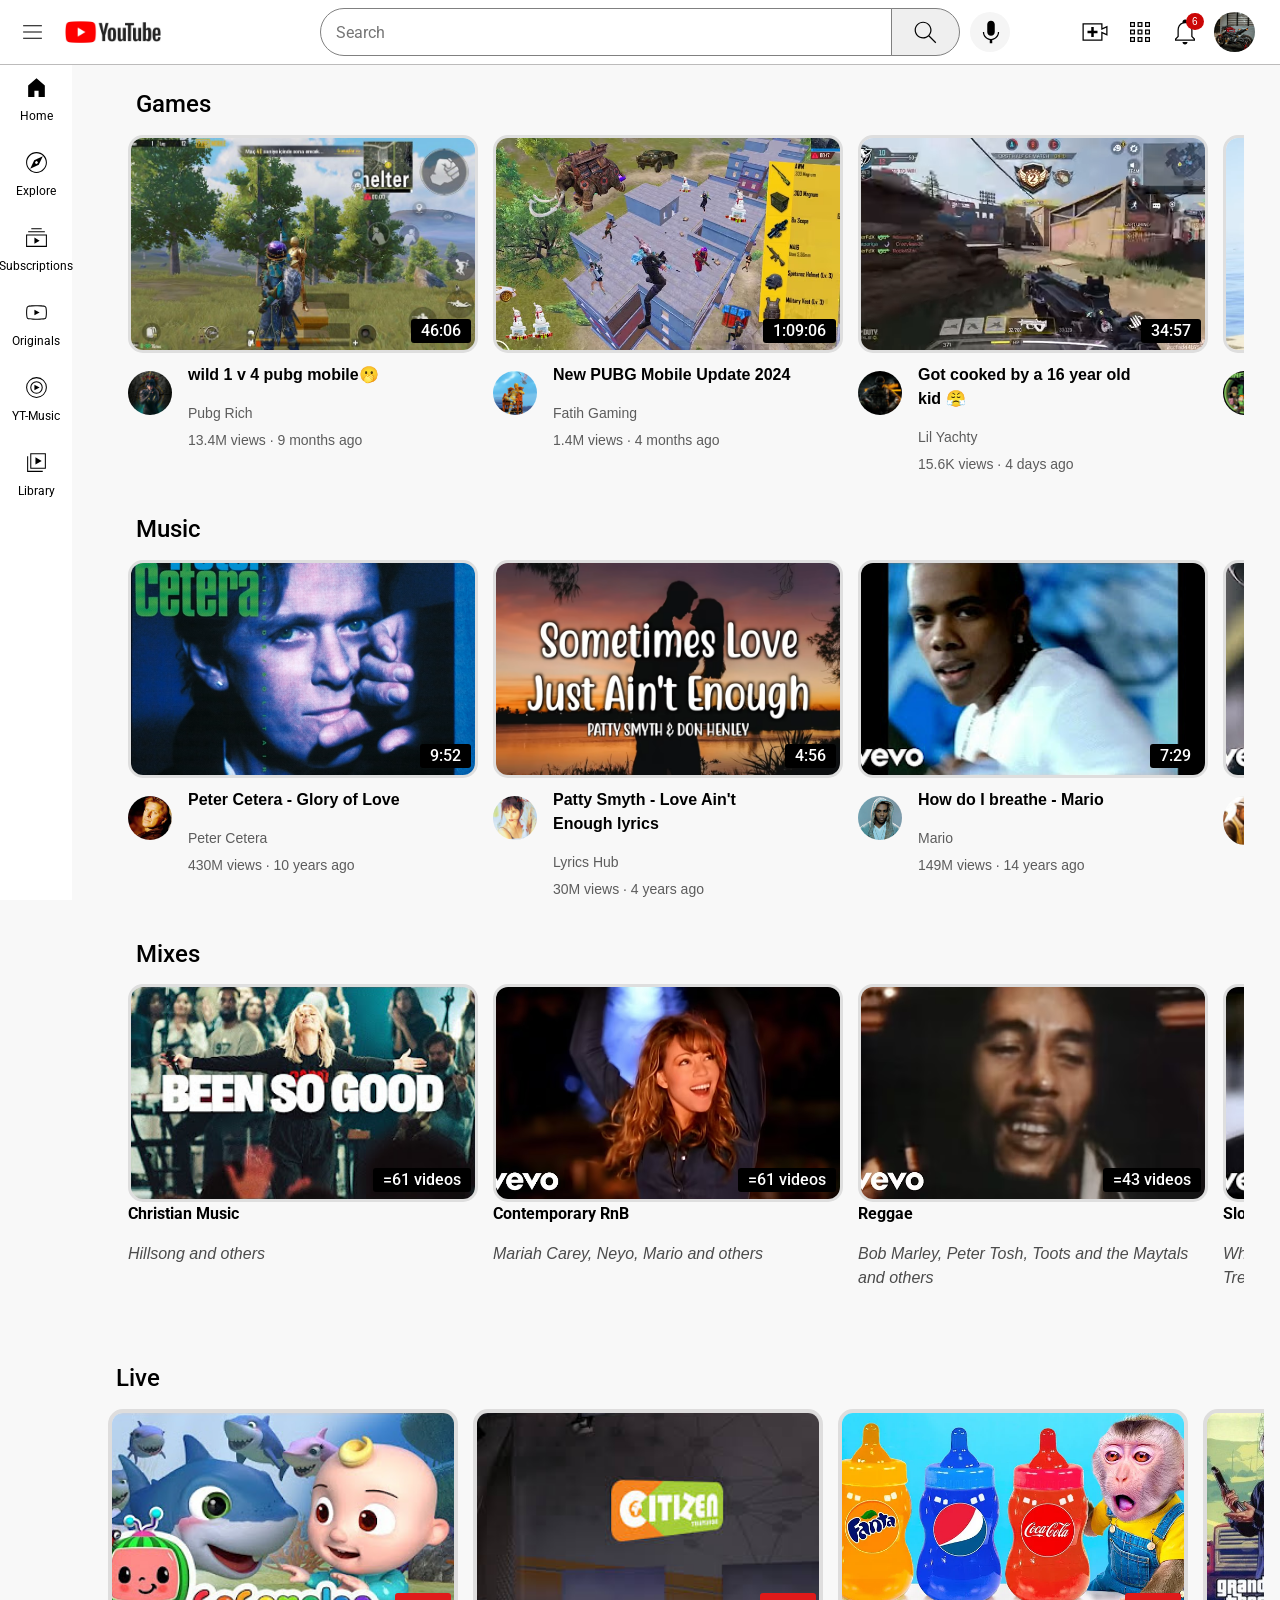
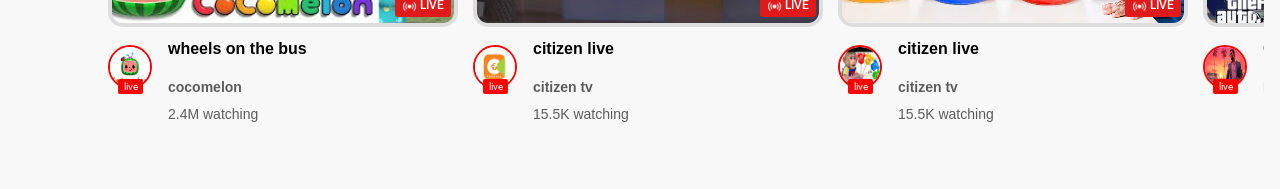
==== HTML/explore.html @ 11490d47 "added the live icon" ====
<!DOCTYPE html>
<html lang="en">

<head>
    <meta charset="UTF-8" />
    <meta name="viewport" content="width=device-width, initial-scale=1.0" />
    <link rel="shortcut icon" href="/IMAGES/icons/youtube-logo-featured.avif" type="image/x-icon" />
    <link rel="stylesheet" href="/BOOTSTRAP/bootstrap-5.3.3-dist/css/bootstrap.css" />
    <link rel="stylesheet" href="/CSS/youtube.css">
    <link rel="stylesheet" href="/CSS/explore.css">
    <link
        href="https://fonts.googleapis.com/css2?family=Roboto+Condensed:ital,wght@0,100..900;1,100..900&family=Roboto+Slab:wght@100..900&family=Roboto:ital,wght@0,100;0,300;0,400;0,500;0,700;0,900;1,100;1,300;1,400;1,500;1,700;1,900&display=swap"
        rel="stylesheet">
    <!-- <script src="/BOOTSTRAP/bootstrap-5.3.3-dist/js/bootstrap.js"></script> -->
    <title>YOUTUBE CLONE</title>
</head>

<body class="me-3 ms-2">
    <header class="header">
        <div class="sectionA">
            <img class="hamburger-menu" src="/IMAGES/icons/hamburger-menu.svg" alt="" />
            <img class="youtube-logo" src="/IMAGES/icons/Youtube-logo.jpg" alt="" />
        </div>

        <div class="sectionB">
            <input type="text" class="search-bar" placeholder="Search" />
            <button class="search-btn">
                <img class="search" src="/IMAGES/icons/search.svg" alt="">
                <div class="tooltips">search</div>
            </button>
            <button class="voice-btn">
                <img class="voice-search-icon" src="/IMAGES/icons/voice-search-icon.svg" alt="" />
                <div class="tooltips">search with your voice</div>
            </button>
        </div>

        <div class="sectionC">
            <div class="uploads">
                <img class="upload" src="/IMAGES/icons/upload.svg" alt="" />
                <div class="tooltips">Create</div>
            </div>

            <div class="apps">
                <img class="yt-apps" src="/IMAGES/icons/youtube-apps.svg" alt="" />
                <div class="tooltips">youtube apps</div>
            </div>

            <div class="notification-container">
                <img class="notifications" src="/IMAGES/icons/notifications.svg " alt="" />
                <p class="notification-count">6</p>
                <div class="tooltips">notifications</div>

            </div>
            <img class="profilepic" src="/IMAGES/Channel/56b1f63deb65a2d23d7a40810b85d8af - Copy.jpg" alt="" />
        </div>
    </header>

    <nav class="side-bar">
        <a href="./youtube.html" class="side-link">
            <div class="sidebar-icons">
                <img class="home" src="/IMAGES/icons/home.svg" alt="" />
                <div class="icon-text">Home</div>
            </div>
        </a>

        <a href="#" class="side-link">
            <div class="sidebar-icons">
                <img class="explore" src="/IMAGES/icons/explore.svg" alt="" />
                <div class="icon-text">Explore</div>
            </div>
        </a>


        <div class="sidebar-icons">
            <img class="subscriptions" src="/IMAGES/icons/subscriptions.svg" alt="" />
            <div class="icon-text">Subscriptions</div>
        </div>

        <div class="sidebar-icons">
            <img class="originals" src="/IMAGES/icons/originals.svg" alt="" />
            <div class="icon-text">Originals</div>
        </div>

        <div class="sidebar-icons">
            <img class="youtube-music" src="/IMAGES/icons/youtube-music.svg" alt="" />
            <div class="icon-text">YT-Music</div>
        </div>

        <div class="sidebar-icons">
            <img class="library" src="/IMAGES/icons/library.svg" alt="" />
            <div class="icon-text">Library</div>
        </div>
    </nav>
    <main>
        <div class="container">
            <h4 class="section-header ms-2 mb-3" fw-bolder">Games</h4>
            <div class="games">
                <div class="video-preview">
                    <div class="video-thumbnail">
                        <img class="thumbnails" src="/IMAGES/games/PUBG _winner winner chicken dinner.jpg" alt="" />
                        <div class="video-time">46:06</div>
                    </div>
                    <div class="video-info-grid">
                        <div class="profile-pic">
                            <img src="/IMAGES/games/pubg rich.jpg" alt="" />
                        </div>

                        <div class="video-info">
                            <p class="video-title">
                                wild 1 v 4 pubg mobile🫢
                            </p>
                            <p class="video-author">Pubg Rich</p>
                            <p class="video-status">13.4M views · 9 months ago</p>
                        </div>
                    </div>
                </div>
                <div class="video-preview">
                    <div class="video-thumbnail">
                        <img class="thumbnails" src="/IMAGES/games/fatih.avif" alt="" />
                        <div class="video-time">1:09:06</div>
                    </div>
                    <div class="video-info-grid">
                        <div class="profile-pic">
                            <img src="/IMAGES/games/fatih dp.jpg" alt="" />
                        </div>

                        <div class="video-info">
                            <p class="video-title">
                                New PUBG Mobile Update 2024
                            </p>
                            <p class="video-author">Fatih Gaming</p>
                            <p class="video-status">1.4M views · 4 months ago</p>
                        </div>
                    </div>
                </div>
                <div class="video-preview">
                    <div class="video-thumbnail">
                        <img class="thumbnails" src="/IMAGES/games/callofduty.png" alt="" />
                        <div class="video-time">34:57</div>
                    </div>
                    <div class="video-info-grid">
                        <div class="profile-pic">
                            <img src="/IMAGES/games/black ops.jpg" alt="" />
                        </div>

                        <div class="video-info">
                            <p class="video-title">
                                Got cooked by a 16 year old kid &#128548;
                            </p>
                            <p class="video-author">Lil Yachty</p>
                            <p class="video-status">15.6K views · 4 days ago</p>
                        </div>
                    </div>
                </div>
                <div class="video-preview">
                    <div class="video-thumbnail">
                        <img class="thumbnails" src="/IMAGES/games/minecraft.png" alt="" />
                        <div class="video-time">1:37:43</div>
                    </div>
                    <div class="video-info-grid">
                        <div class="profile-pic">
                            <img src="/IMAGES/games/minedp.jpg" alt="" />
                        </div>

                        <div class="video-info">
                            <p class="video-title">
                                Building my dream house in Minecraft
                            </p>
                            <p class="video-author">Minecraft Master</p>
                            <p class="video-status">3.1M views · 1 year ago</p>
                        </div>
                    </div>
                </div>
                <div class="video-preview">
                    <div class="video-thumbnail">
                        <img class="thumbnails" src="/IMAGES/games/statevsmobile.png" alt="" />
                        <div class="video-time">9:43</div>
                    </div>
                    <div class="video-info-grid">
                        <div class="profile-pic">
                            <img src="/IMAGES/games/state. خلفيات ببج" alt="" />
                        </div>

                        <div class="video-info">
                            <p class="video-title">
                                PUBG Mobile vs New State
                            </p>
                            <p class="video-author">Finest</p>
                            <p class="video-status">2.4M views · 2 years ago</p>
                        </div>
                    </div>
                </div>
            </div>
            <h4 class="section-header ms-2 mb-3" fw-bolder">Music</h4>
            <div class="music">
                <div class="video-preview">
                    <div class="video-thumbnail">
                        <img class="thumbnails" src="/IMAGES/music/glory of love.png" alt="" />
                        <div class="video-time">9:52</div>
                    </div>
                    <div class="video-info-grid">
                        <div class="profile-pic">
                            <img src="/IMAGES/music/Peter Cetera.jpg" alt="" />
                        </div>

                        <div class="video-info">
                            <p class="video-title">
                                Peter Cetera - Glory of Love
                            </p>
                            <p class="video-author"> Peter Cetera</p>
                            <p class="video-status">430M views · 10 years ago</p>
                        </div>
                    </div>
                </div>
                <div class="video-preview">
                    <div class="video-thumbnail">
                        <img class="thumbnails" src="/IMAGES/music/loveaintenough.png" alt="" />
                        <div class="video-time">4:56</div>
                    </div>
                    <div class="video-info-grid">
                        <div class="profile-pic">
                            <img src="/IMAGES/music/patty smith.webp" alt="" />
                        </div>

                        <div class="video-info">
                            <p class="video-title">
                                Patty Smyth - Love Ain't Enough lyrics
                            </p>
                            <p class="video-author">Lyrics Hub</p>
                            <p class="video-status">30M views · 4 years ago</p>
                        </div>
                    </div>
                </div>
                <div class="video-preview">
                    <div class="video-thumbnail">
                        <img class="thumbnails" src="/IMAGES/music/howdoibreath.png" alt="" />
                        <div class="video-time">7:29</div>
                    </div>
                    <div class="video-info-grid">
                        <div class="profile-pic">
                            <img src="/IMAGES/music/mario.jpg" alt="" />
                        </div>

                        <div class="video-info">
                            <p class="video-title">
                                How do I breathe - Mario
                            </p>
                            <p class="video-author">Mario</p>
                            <p class="video-status">149M views · 14 years ago</p>
                        </div>
                    </div>
                </div>
                <div class="video-preview">
                    <div class="video-thumbnail">
                        <img class="thumbnails" src="/IMAGES/music/neyosick.jpg" alt="" />
                        <div class="video-time">6:10</div>
                    </div>
                    <div class="video-info-grid">
                        <div class="profile-pic">
                            <img src="/IMAGES/music/Neyo.jpg" alt="" />
                        </div>

                        <div class="video-info">
                            <p class="video-title">
                                Neyo - So Sick
                            </p>
                            <p class="video-author">Neyo</p>
                            <p class="video-status">452M views · 8 years ago</p>
                        </div>
                    </div>
                </div>
                <div class="video-preview">
                    <div class="video-thumbnail">
                        <img class="thumbnails" src="/IMAGES/music/alwaysbemybaby.avif" alt="" />
                        <div class="video-time">5:26</div>
                    </div>
                    <div class="video-info-grid">
                        <div class="profile-pic">
                            <img src="/IMAGES/music/Mariah Carey.jpg" alt="">
                        </div>

                        <div class="video-info">
                            <p class="video-title">
                                Always Be my Baby
                            </p>
                            <p class="video-author">Mariah Carey</p>
                            <p class="video-status">124M views · 9 years ago</p>
                        </div>
                    </div>
                </div>
                <div class="video-preview">
                    <div class="video-thumbnail">
                        <img class="thumbnails" src="/IMAGES/music/angelscry.avif" alt="" />
                        <div class="video-time">7:39</div>
                    </div>
                    <div class="video-info-grid">
                        <div class="profile-pic">
                            <img src="/IMAGES/music/Mariah Carey.jpg" alt="">
                        </div>

                        <div class="video-info">
                            <p class="video-title">
                                Angels Cry ft Neyo
                            </p>
                            <p class="video-author">Mariah Carey</p>
                            <p class="video-status">188M views · 14 years ago</p>
                        </div>
                    </div>
                </div>
                <div class="video-preview">
                    <div class="video-thumbnail">
                        <img class="thumbnails" src="/IMAGES/music/stickwith you.jpg" alt="" />
                        <div class="video-time">7:39</div>
                    </div>
                    <div class="video-info-grid">
                        <div class="profile-pic">
                            <img src="/IMAGES/music/pussycatdolls.jpg" alt="">
                        </div>

                        <div class="video-info">
                            <p class="video-title">
                                Stick with You - The PussyCat Dolls
                            </p>
                            <p class="video-author">PussyCat Dolls</p>
                            <p class="video-status">124M views · 15 years ago</p>
                        </div>
                    </div>
                </div>
            </div>
            <h4 class="section-header ms-2 mb-3" fw-bolder">Mixes</h4>
            <div class="mixes">
                <div class="video-preview">
                    <div class="video-thumbnail">
                        <img class="thumbnails" src="/IMAGES/music/sogood.jpg" alt="" />
                        <div class="video-time">=61 videos</div>
                    </div>
                    <div class="mix-info-grid">
                        <div class="mix-info">
                            <p class="mix-title fw-bold">
                                Christian Music
                            </p>
                            <p class="mix-artist">Hillsong and others</p>
                        </div>
                    </div>
                </div>
                <div class="video-preview">
                    <div class="video-thumbnail">
                        <img class="thumbnails" src="/IMAGES/music/alwaysbemybaby.avif" alt="" />
                        <div class="video-time">=61 videos</div>
                    </div>
                    <div class="mix-info-grid">
                        <div class="mix-info">
                            <p class="mix-title fw-bold">
                                Contemporary RnB
                            </p>
                            <p class="mix-artist">Mariah Carey, Neyo, Mario and others</p>
                        </div>
                    </div>
                </div>
                <div class="video-preview">
                    <div class="video-thumbnail">
                        <img class="thumbnails" src="/IMAGES/music/reggae.avif" alt="" />
                        <div class="video-time">=43 videos</div>
                    </div>
                    <div class="mix-info-grid">
                        <div class="mix-info">
                            <p class="mix-title fw-bold">
                                Reggae
                            </p>
                            <p class="mix-artist">Bob Marley, Peter Tosh, Toots and the Maytals and others</p>
                        </div>
                    </div>
                </div>
                <div class="video-preview">
                    <div class="video-thumbnail">
                        <img class="thumbnails" src="/IMAGES/music/slowjams.jpg" alt="" />
                        <div class="video-time">=143 videos</div>
                    </div>
                    <div class="mix-info-grid">
                        <div class="mix-info">
                            <p class="mix-title fw-bold">
                                Slow Jams
                            </p>
                            <p class="mix-artist">
                                Whitney Houston, Michael Bolton, Celin Dion, Trey Songz and others
                            </p>
                        </div>
                    </div>
                </div>
                <div class="video-preview">
                    <div class="video-thumbnail">
                        <img class="thumbnails" src="/IMAGES/mixes/mugithi.png" alt="" />
                        <div class="video-time">=71 videos</div>
                    </div>
                    <div class="mix-info-grid">
                        <div class="mix-info">
                            <p class="mix-title fw-bold">
                                mugithi
                            </p>
                            <p class="mix-artist">
                                samidoh, jose gatutura, De Matthew, and others
                            </p>
                        </div>
                    </div>
                </div>
            </div>
                        
        </div>
            <h4 class="section-header ms-2 mb-3" fw-bolder">Live</h4>
            <div class="live">
                <div class="video-preview">
                    <div class="video-thumbnail">
                        <img class="live-thumbnails" src="/IMAGES/live/cocomelon.jpg" alt="" />
                        <div class="live-status">
                            <img src="/IMAGES/live/live-icon.png" alt="" class="live-icon">
                            LIVE
                        </div>
                    </div>
                    <div class="video-info-grid">
                        <div class="profile-pic dpimg">
                            <img src="/IMAGES/live/cocomelondp.jpg" alt="" />
                            <div class="live-text">live</div>
                        </div>

                        <div class="video-info">
                            <p class="video-title">
                                wheels on the bus
                            </p>
                            <p class="video-author fw-bold">cocomelon</p>
                            <p class="video-status">2.4M watching</p>
                        </div>
                    </div>
                </div>
                <div class="video-preview">
                    <div class="video-thumbnail">
                        <img class="live-thumbnails" src="/IMAGES/live/citizen.jpg" alt="" />
                        <div class="live-status">
                            <img src="/IMAGES/live/live-icon.png" alt="" class="live-icon">
                            LIVE
                        </div>
                    </div>
                    <div class="video-info-grid">
                        <div class="profile-pic dpimg">
                            <img src="/IMAGES/live/Citizen-TV-Logos.jpg" alt="">
                            <div class="live-text">live</div>
                        </div>

                        <div class="video-info">
                            <p class="video-title">
                                citizen live
                            </p>
                            <p class="video-author fw-bold">citizen tv</p>
                            <p class="video-status">15.5K watching</p>
                        </div>
                    </div>
                </div>
                <div class="video-preview">
                    <div class="video-thumbnail">
                        <img class="live-thumbnails" src="/IMAGES/live/smartbibi.webp" alt="" />
                        <div class="live-status">
                            <img src="/IMAGES/live/live-icon.png" alt="" class="live-icon">
                            LIVE
                        </div>
                    </div>
                    <div class="video-info-grid">
                        <div class="profile-pic dpimg">
                            <img src="/IMAGES/live/smatbibidp.jpg" alt="">
                            <div class="live-text">live</div>
                        </div>

                        <div class="video-info">
                            <p class="video-title">
                                citizen live
                            </p>
                            <p class="video-author fw-bold">citizen tv</p>
                            <p class="video-status">15.5K watching</p>
                        </div>
                    </div>
                </div>
                <div class="video-preview">
                    <div class="video-thumbnail">
                        <img class="live-thumbnails" src="/IMAGES/live/gta 5.jpg" alt="">
                        <div class="live-status">
                            <img src="/IMAGES/live/live-icon.png" alt="" class="live-icon">
                            LIVE
                        </div>
                    </div>
                    <div class="video-info-grid">
                        <div class="profile-pic dpimg">
                            <img src="/IMAGES/live/gtadp.jpg" alt="">
                            <div class="live-text">live</div>
                        </div>

                        <div class="video-info">
                            <p class="video-title">
                                GTA v live
                            </p>
                            <p class="video-author fw-bold">Kenny Woods</p>
                            <p class="video-status">15.5K watching</p>
                        </div>
                    </div>
                </div>
            </div>

        </div>
    </main>
</body>

</html>
---- CSS/youtube.css ----
.thumbnails{
    width: 350px;
    height: 218px;
    object-fit: cover;
    border-radius: 15px;
    border: 3px solid rgb(222, 222, 222);

}

body{
    font-family: Roboto, Arial;
    padding-top: 90px;
    padding-left: 100px;
    background-color: rgb(248, 248, 248);
    color: black;

}

.search-bar {
    height: 48px;
    flex: 1;
    border-radius: 2px;
    border: 1px solid grey;
    border-radius: 2rem;
    padding-left: 15px;
}

.video-title {
    font-family: Arial, Helvetica, sans-serif;
    text-align: start;
    font-weight: 700;
    margin-top: 10px;

} 

.video-author,
.video-status {
    font-family: Arial, Helvetica, sans-serif;
    font-size: 14px;
    color: rgb(92, 92, 92);
    margin-top: 0;
    margin-bottom: 0;
}

.video-status {
    margin-top: 6px;
}

.video-thumbnail{
    width: 100%;
    position: relative;
    
}

.video-time{
    position: absolute;
    background-color: black;
    color: white;
    padding-left: 10px;
    padding-right: 10px;
    border-radius: 3px;
    right: 7px;
    bottom: 10px;
    font-weight: 500;
}

.video-info-grid {
    display: grid;
    grid-template-columns: 45px 1fr;
}

.profile-pic {
    width: 44px;
    height: 44px;
    vertical-align: top;
    margin-right: 15px;
    
}

.theme-icon{
    width: 100%;
    transform: rotate(35deg);
    height: 50px;
    vertical-align: top;
    margin-right: 10px;
}
.profile-pic img {
    width: 100%;
    margin-top: 18px;
    border-radius: 50%;
}

.side-link{
    text-decoration: none;
    color: initial;
}

.video-info{
    display: inline-block;
    width: 240px;
    margin-left: 15px;
}
.grid-container {
    display: grid;
    grid-template-columns: 1fr 1fr 1fr;
    column-gap: 16px;
    row-gap: 20px;
}


.header{
    height: 65px;
    display: flex;
    flex-direction: row;
    justify-content: space-between;
    position: fixed;
    background-color: white;
    border-bottom: 1px solid rgb(188, 187, 187);
    top: 0;
    left: 0;
    right: 0;
    z-index: 1;
}

.sectionA{
    display: flex;
    width: 200px;
    align-items: center;
    vertical-align: top;
    margin-right: 70px;
} 

.sectionB{
    margin-left: 50px;
    display: flex;
    flex-direction: row;
    flex: 1;
    align-items: center;
    margin-right: 70px;
    

}

.sectionC{
    width: 200px; 
    display: flex;
    flex-direction: row;
    align-items: center;
    justify-content: space-between;
    padding-right: 25px;
    flex-shrink: 0;

}

.hamburger-menu{
    height: 25px;
    margin-left:20px;
}
.youtube-logo{
    height: 60px;
    margin-left: 20px;
}

.search-btn{
    height: 48px;
    width: 69px;
    border: 1px solid grey;
    margin-left: -25px;
    border-radius: 0 2rem 2rem 0;

}

.tooltips{
    position: absolute;
    padding: 9px 11px;
    background-color: rgb(130, 130, 130);
    border-radius: 3px;
    color: white;
    text-align: center;
    top: 60px;
    opacity: 0;
    font-size: 12px;
    white-space: nowrap;
    pointer-events: none;
}

.search-btn:hover .tooltips,
.voice-btn:hover .tooltips,
.uploads:hover .tooltips,
.apps:hover .tooltips,
.theme:hover .tooltips,
.notification-container:hover .tooltips{
    opacity: 1;
}

.theme-tooltip{
    white-space: normal;
}
.search{
    height: 29px;
    
}

.search-btn,
.voice-btn{
    position: relative;
}

.voice-search-icon{
    height: 30px;
    
}

.voice-btn{
    height: 40px;
    width: 40px;
    border-width: 0;
    border-radius: 50%;
    margin-left: 10px;
    background-color: rgb(245, 245, 245);
}

.upload{
    height: 30px;

}

.yt-apps{
    height: 30px;

}

.notifications{
    height: 100%;

}

.notification-container{
    height: 30px;
    position: relative;
}

.notification-count{
    position: absolute;
    top: -4px;
    right: -4px;
    background-color: rgb(203, 6, 6);
    color: white;
    font-family: Arial, Helvetica, sans-serif;
    padding: 1px 6px 1px  6px;
    font-size: 10px;
    border-radius: 50%;
}

.profilepic{
    height: 40px;
    width: auto;
    border-radius: 50%;
}

.home, .library, .youtube-music, .explore, .subscriptions, .originals{
    width: 35px;
    height: 25px;
}

.side-bar{
    display: flex;
    flex-direction: column;
    width: 72px;
    position: fixed;
    bottom: 0;
    left: 0;
    top: 65px;
    background-color: rgb(255, 255, 255);
    z-index: 1;
}

.sidebar-icons{
    height: 70px;
    display: flex;
    flex-direction: column;
    justify-content: center;
    align-items: center;
    margin-bottom: 5px;
}

.sidebar-icons:hover{
    background-color: rgb(237, 237, 237);

}

.icon-text{
    font-size: 12px;
    margin-top: 7px;

}

@media (max-width: 57rem){

    .grid-container{
        grid-template-columns: 1fr 1fr;
    }
    
}

@media (max-width: 37.5rem){
    .grid-container{
        grid-template-columns: 1fr;
    }
}
---- CSS/explore.css ----
.section-header{
    color: initial;
}
.games,
.music,
.mixes,
.live{
    height: 350px;
    margin-bottom: 30px;
    display: flex;
    flex-direction: row;
    overflow-x: scroll;
    overflow-y: hidden;
}

.mix-artist{
    font-style: italic;
    font-family: Arial, Helvetica, sans-serif;
    font-size: 16px;
    color: rgb(75, 75, 75);
    margin-top: 0;
    margin-bottom: 0;
}
.video-title {
    font-family: Arial, Helvetica, sans-serif;
    text-align: start;
    font-weight: 700;
    margin-top: 10px;

} 
.video-info-grid {
    display: grid;
    grid-template-columns: 45px 1fr;
}

.live-thumbnails{
    width: 350px;
    height: 218px;
    object-fit: cover;
    border-radius: 15px;
    border: 4px solid rgb(222, 221, 221);

}

.live-status{
    position: absolute;
    background-color: rgb(224, 26, 26);
    color: white;
    text-wrap: nowrap;
    border-radius: 3px;
    right: 7px;
    bottom: 10px;
    font-weight: 500;
    font-size: 12px;
    padding-left: 7px;
    padding-right: 7px;
    padding-top: 3px;
    padding-bottom: 3px;
}

.live-icon{
    height: 15px;
    width: 15px;
}

.dpimg img{
    border: 2px solid red;
    position: relative;
    width: 44px;
    height: 44px;

}
.live-text{
    color: white;
    background-color: red;
    position: relative;
    bottom: 10px;
    font-size: 10px;
    left: 10px;
    border-radius: 2px;
    width: 25px;
    text-align: center;
}

.video-preview{
    margin-right: 15px;
}

.games::-webkit-scrollbar,
.music::-webkit-scrollbar,
.mixes::-webkit-scrollbar,
.live::-webkit-scrollbar{
    display: none
}

.thumbnails{
    width: 350px;
    height: 218px;
}



.video-thumbnail{
    width: 350px;
    position: relative;
    
}
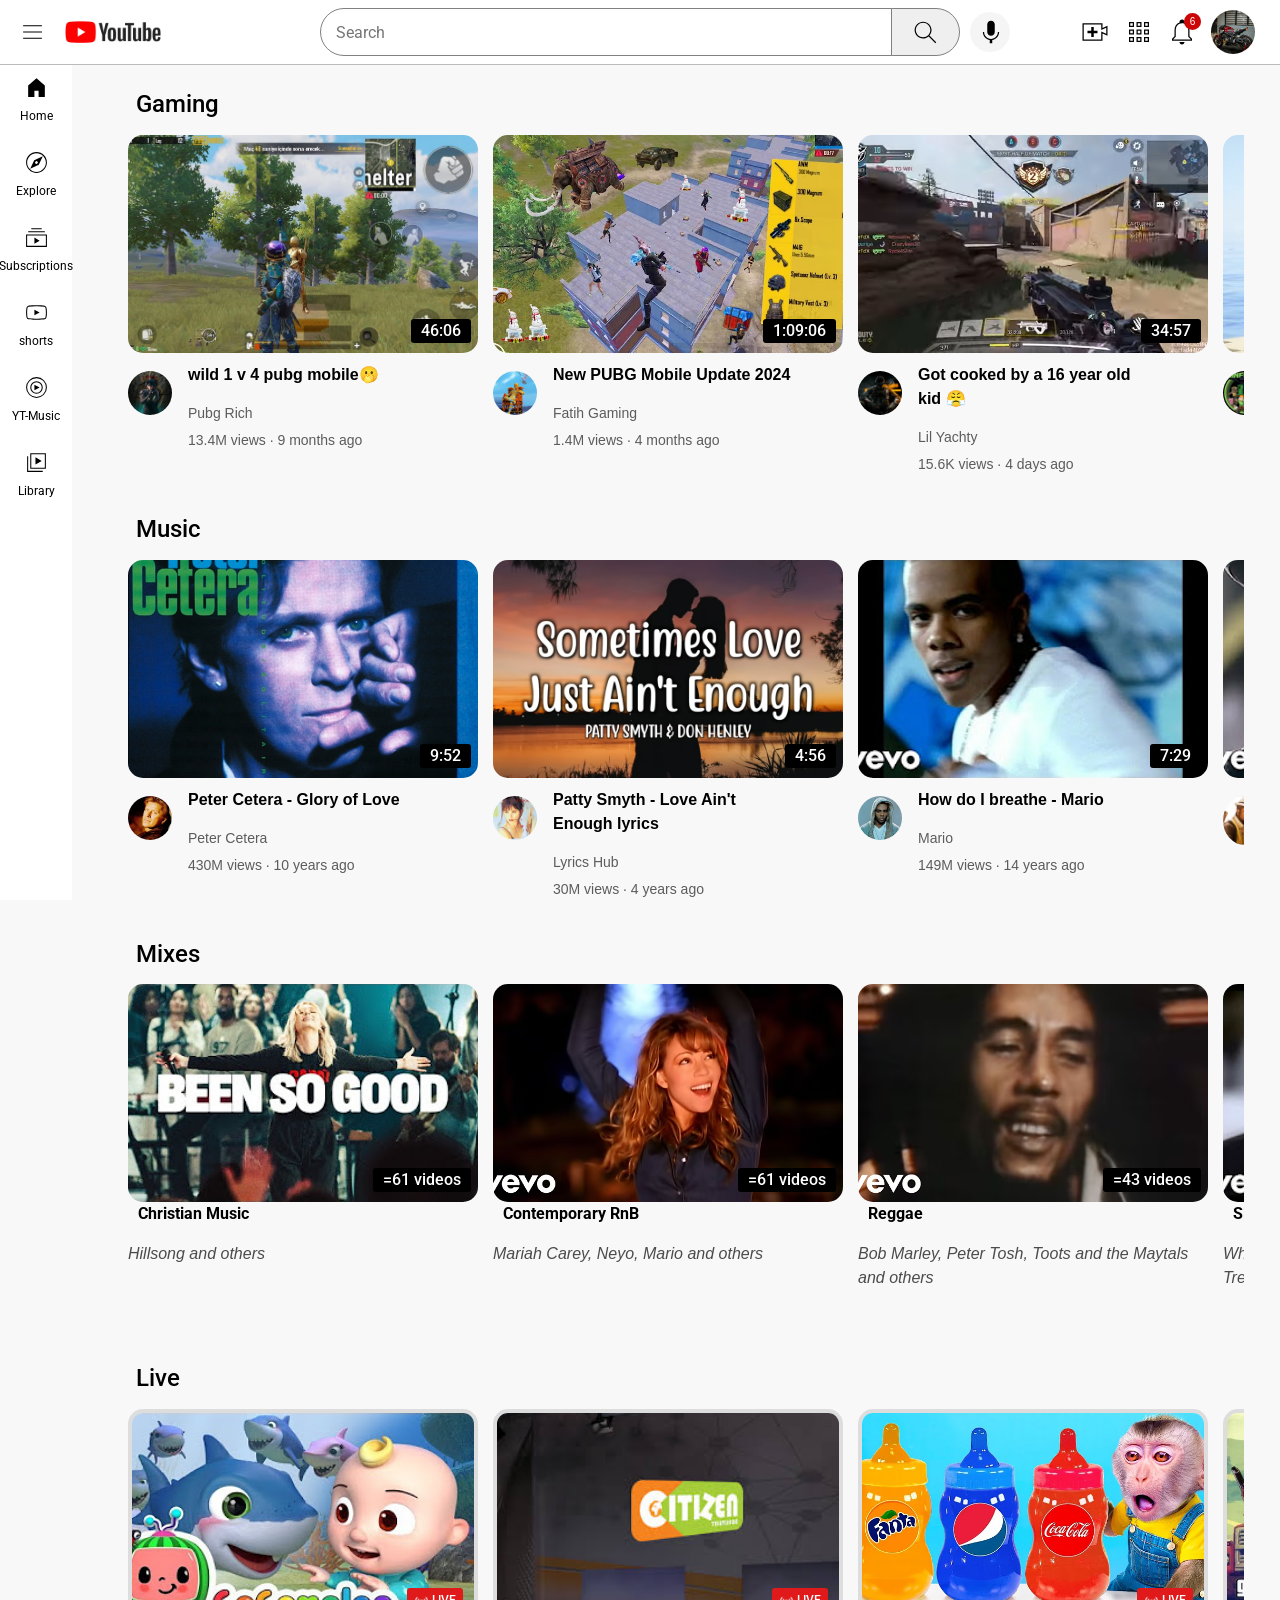
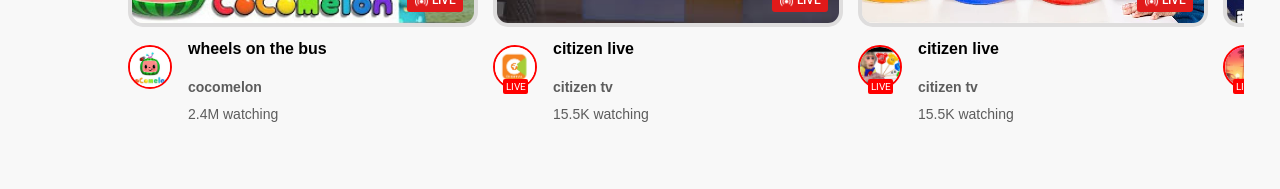
==== commit 3d24ae9a: "added the history, playlist and recommended section" ====
--- a/HTML/explore.html
+++ b/HTML/explore.html
@@ -19,7 +19,9 @@
     <header class="header">
         <div class="sectionA">
             <img class="hamburger-menu" src="/IMAGES/icons/hamburger-menu.svg" alt="" />
-            <img class="youtube-logo" src="/IMAGES/icons/Youtube-logo.jpg" alt="" />
+            <a href="youtube.html">
+                <img class="youtube-logo" src="/IMAGES/icons/Youtube-logo.jpg" alt="" />
+            </a>
         </div>
 
         <div class="sectionB">
@@ -78,7 +80,7 @@
 
         <div class="sidebar-icons">
             <img class="originals" src="/IMAGES/icons/originals.svg" alt="" />
-            <div class="icon-text">Originals</div>
+            <div class="icon-text">shorts</div>
         </div>
 
         <div class="sidebar-icons">
@@ -86,14 +88,16 @@
             <div class="icon-text">YT-Music</div>
         </div>
 
-        <div class="sidebar-icons">
-            <img class="library" src="/IMAGES/icons/library.svg" alt="" />
-            <div class="icon-text">Library</div>
-        </div>
+        <a href="library.html" class="side-link">
+            <div class="sidebar-icons">
+                <img class="library" src="/IMAGES/icons/library.svg" alt="" />
+                <div class="icon-text">Library</div>
+            </div>
+        </a>
     </nav>
     <main>
         <div class="container">
-            <h4 class="section-header ms-2 mb-3" fw-bolder">Games</h4>
+            <h4 class="section-header ms-2 mb-3" fw-bolder">Gaming</h4>
             <div class="games">
                 <div class="video-preview">
                     <div class="video-thumbnail">
@@ -404,8 +408,7 @@
                     </div>
                 </div>
             </div>
-                        
-        </div>
+
             <h4 class="section-header ms-2 mb-3" fw-bolder">Live</h4>
             <div class="live">
                 <div class="video-preview">
@@ -419,7 +422,7 @@
                     <div class="video-info-grid">
                         <div class="profile-pic dpimg">
                             <img src="/IMAGES/live/cocomelondp.jpg" alt="" />
-                            <div class="live-text">live</div>
+                            <div class="live-text"></div>
                         </div>
 
                         <div class="video-info">
@@ -442,7 +445,7 @@
                     <div class="video-info-grid">
                         <div class="profile-pic dpimg">
                             <img src="/IMAGES/live/Citizen-TV-Logos.jpg" alt="">
-                            <div class="live-text">live</div>
+                            <div class="live-text">LIVE</div>
                         </div>
 
                         <div class="video-info">
@@ -465,7 +468,7 @@
                     <div class="video-info-grid">
                         <div class="profile-pic dpimg">
                             <img src="/IMAGES/live/smatbibidp.jpg" alt="">
-                            <div class="live-text">live</div>
+                            <div class="live-text">LIVE</div>
                         </div>
 
                         <div class="video-info">
@@ -488,20 +491,42 @@
                     <div class="video-info-grid">
                         <div class="profile-pic dpimg">
                             <img src="/IMAGES/live/gtadp.jpg" alt="">
-                            <div class="live-text">live</div>
-                        </div>
-
-                        <div class="video-info">
-                            <p class="video-title">
-                                GTA v live
+                            <div class="live-text">LIVE</div>
+                        </div>
+
+                        <div class="video-info">
+                            <p class="video-title">
+                                GTA V live
                             </p>
                             <p class="video-author fw-bold">Kenny Woods</p>
                             <p class="video-status">15.5K watching</p>
                         </div>
                     </div>
                 </div>
-            </div>
-
+                <div class="video-preview">
+                    <div class="video-thumbnail">
+                        <img class="live-thumbnails" src="/IMAGES/live/gachagua.webp" alt="">
+                        <div class="live-status">
+                            <img src="/IMAGES/live/live-icon.png" alt="" class="live-icon">
+                            LIVE
+                        </div>
+                    </div>
+                    <div class="video-info-grid">
+                        <div class="profile-pic dpimg">
+                            <img src="/IMAGES/live/ntvdp.webp" alt="">
+                            <div class="live-text">LIVE</div>
+                        </div>
+
+                        <div class="video-info">
+                            <p class="video-title">
+                                Gachagua's Burial
+                            </p>
+                            <p class="video-author fw-bold">Kenny Woods</p>
+                            <p class="video-status">15.5K watching</p>
+                        </div>
+                    </div>
+                </div>
+            </div>
         </div>
     </main>
 </body>
--- a/CSS/youtube.css
+++ b/CSS/youtube.css
@@ -3,8 +3,7 @@
     height: 218px;
     object-fit: cover;
     border-radius: 15px;
-    border: 3px solid rgb(222, 222, 222);
-
+    z-index: 5;
 }
 
 body{
@@ -253,9 +252,11 @@
 }
 
 .profilepic{
-    height: 40px;
-    width: auto;
+    height: 44px;
+    width: 44px;
     border-radius: 50%;
+    object-fit: cover;
+    object-position: top;
 }
 
 .home, .library, .youtube-music, .explore, .subscriptions, .originals{
--- a/CSS/explore.css
+++ b/CSS/explore.css
@@ -4,13 +4,20 @@
 .games,
 .music,
 .mixes,
-.live{
+.live,
+.history,
+.recommended,
+.playlist{
     height: 350px;
     margin-bottom: 30px;
     display: flex;
     flex-direction: row;
     overflow-x: scroll;
     overflow-y: hidden;
+}
+
+.mix-title{
+    margin-left: 10px;
 }
 
 .mix-artist{
@@ -48,8 +55,8 @@
     color: white;
     text-wrap: nowrap;
     border-radius: 3px;
-    right: 7px;
-    bottom: 10px;
+    right: 15px;
+    bottom: 15px;
     font-weight: 500;
     font-size: 12px;
     padding-left: 7px;
@@ -68,6 +75,7 @@
     position: relative;
     width: 44px;
     height: 44px;
+    object-fit: cover;
 
 }
 .live-text{
@@ -89,7 +97,10 @@
 .games::-webkit-scrollbar,
 .music::-webkit-scrollbar,
 .mixes::-webkit-scrollbar,
-.live::-webkit-scrollbar{
+.live::-webkit-scrollbar,
+.history::-webkit-scrollbar,
+.recommended::-webkit-scrollbar,
+.playlist::-webkit-scrollbar{
     display: none
 }
 
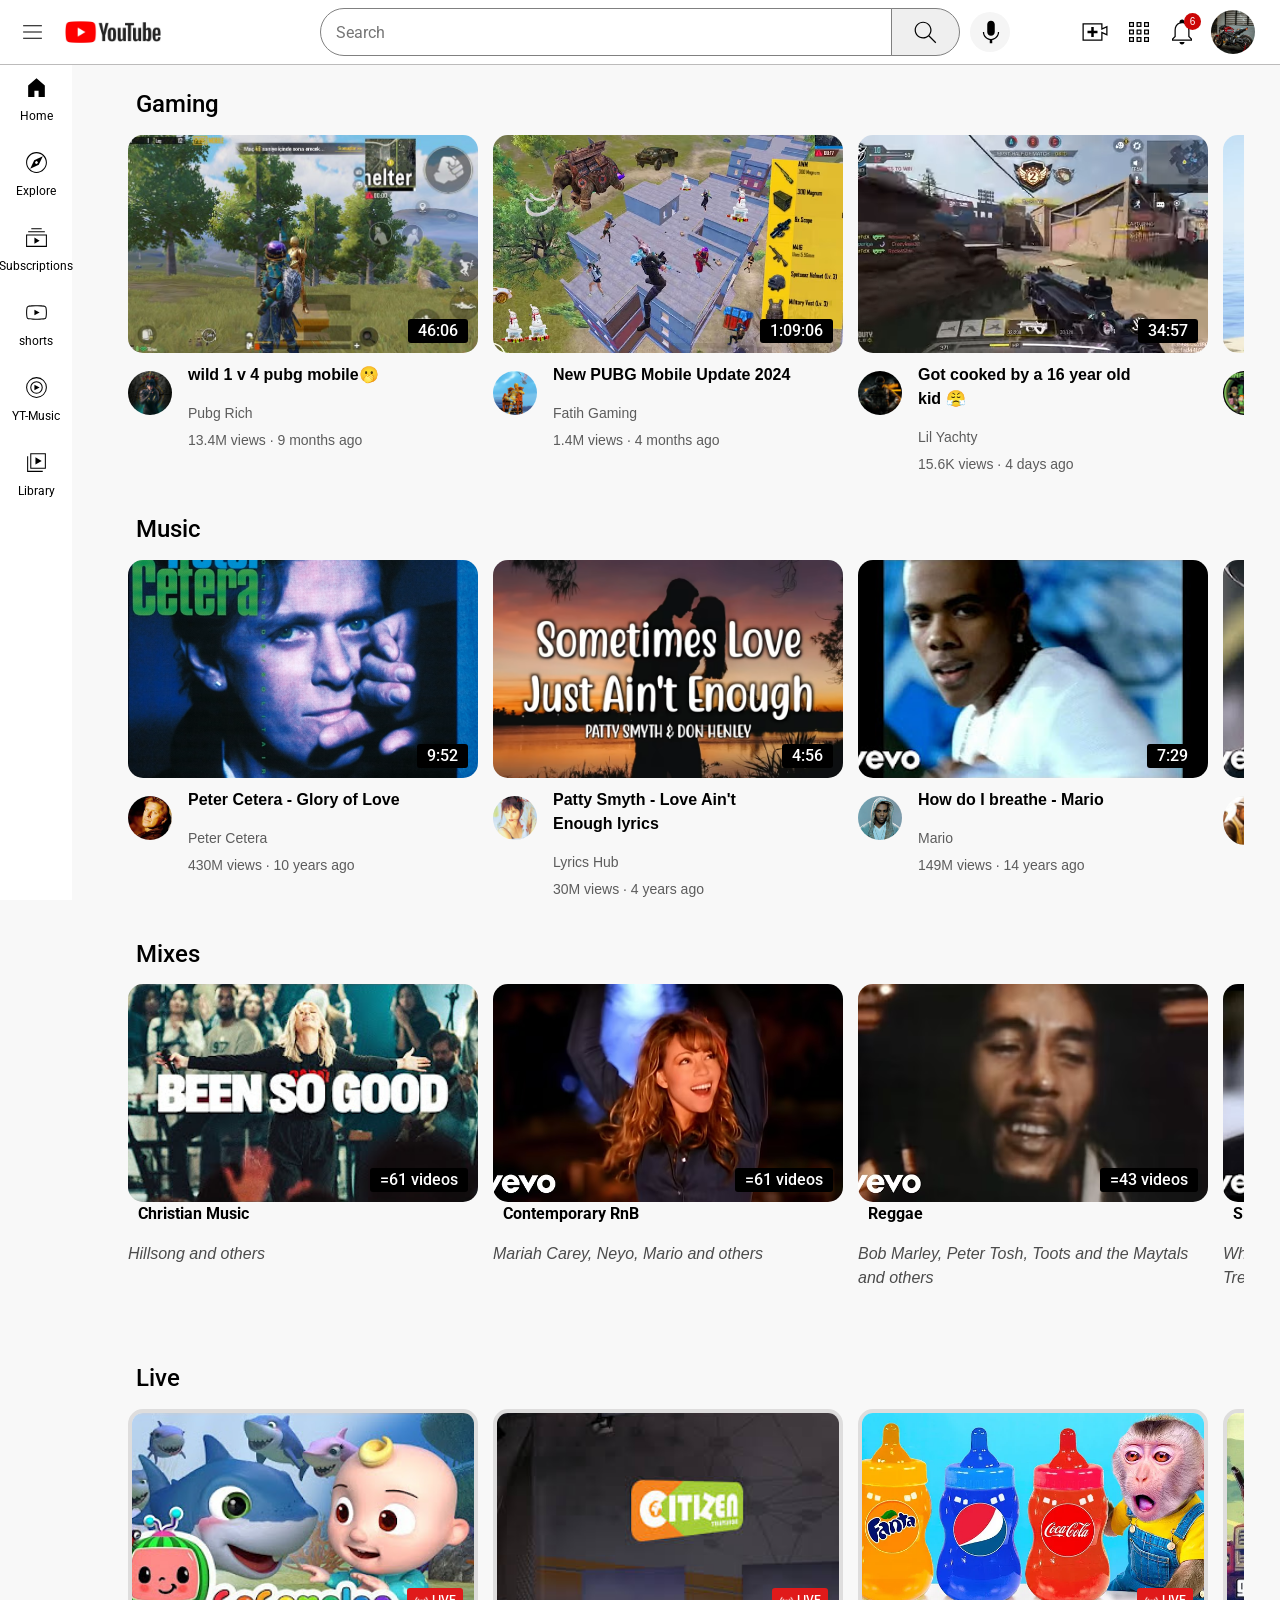
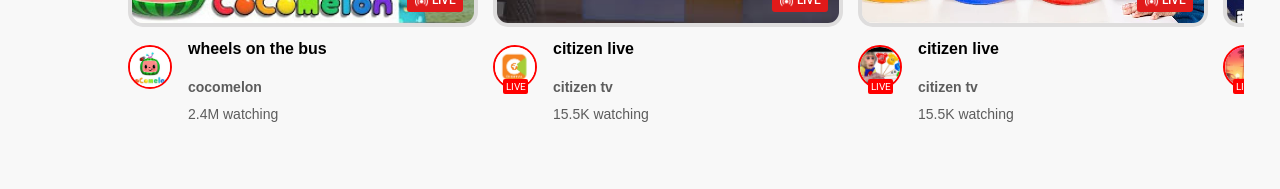
==== commit 8025bafb: "rectified the position of the video-time" ====
--- a/HTML/explore.html
+++ b/HTML/explore.html
@@ -65,7 +65,7 @@
             </div>
         </a>
 
-        <a href="#" class="side-link">
+        <a href="explore.html" class="side-link">
             <div class="sidebar-icons">
                 <img class="explore" src="/IMAGES/icons/explore.svg" alt="" />
                 <div class="icon-text">Explore</div>
@@ -83,10 +83,12 @@
             <div class="icon-text">shorts</div>
         </div>
 
-        <div class="sidebar-icons">
-            <img class="youtube-music" src="/IMAGES/icons/youtube-music.svg" alt="" />
-            <div class="icon-text">YT-Music</div>
-        </div>
+        <a href="yt-music.html" class="side-link">
+            <div class="sidebar-icons">
+                <img class="youtube-music" src="/IMAGES/icons/youtube-music.svg" alt="" />
+                <div class="icon-text">YT-Music</div>
+            </div>
+        </a>
 
         <a href="library.html" class="side-link">
             <div class="sidebar-icons">
@@ -97,6 +99,8 @@
     </nav>
     <main>
         <div class="container">
+
+            <!--?------------------------GAMING----------------------------->
             <h4 class="section-header ms-2 mb-3" fw-bolder">Gaming</h4>
             <div class="games">
                 <div class="video-preview">
@@ -195,6 +199,8 @@
                     </div>
                 </div>
             </div>
+
+            <!--?-----------------------MUSIC----------------------------------->
             <h4 class="section-header ms-2 mb-3" fw-bolder">Music</h4>
             <div class="music">
                 <div class="video-preview">
@@ -331,6 +337,8 @@
                     </div>
                 </div>
             </div>
+
+            <!--?-----------------------MIXES------------------------------>
             <h4 class="section-header ms-2 mb-3" fw-bolder">Mixes</h4>
             <div class="mixes">
                 <div class="video-preview">
@@ -409,6 +417,8 @@
                 </div>
             </div>
 
+            <!--?------------------------------LIVE------------------------------->
+
             <h4 class="section-header ms-2 mb-3" fw-bolder">Live</h4>
             <div class="live">
                 <div class="video-preview">
--- a/CSS/youtube.css
+++ b/CSS/youtube.css
@@ -3,7 +3,7 @@
     height: 218px;
     object-fit: cover;
     border-radius: 15px;
-    z-index: 5;
+    display: relative;
 }
 
 body{
@@ -46,7 +46,7 @@
 }
 
 .video-thumbnail{
-    width: 100%;
+    width: 350px;
     position: relative;
     
 }
@@ -58,7 +58,7 @@
     padding-left: 10px;
     padding-right: 10px;
     border-radius: 3px;
-    right: 7px;
+    right: 10px;
     bottom: 10px;
     font-weight: 500;
 }
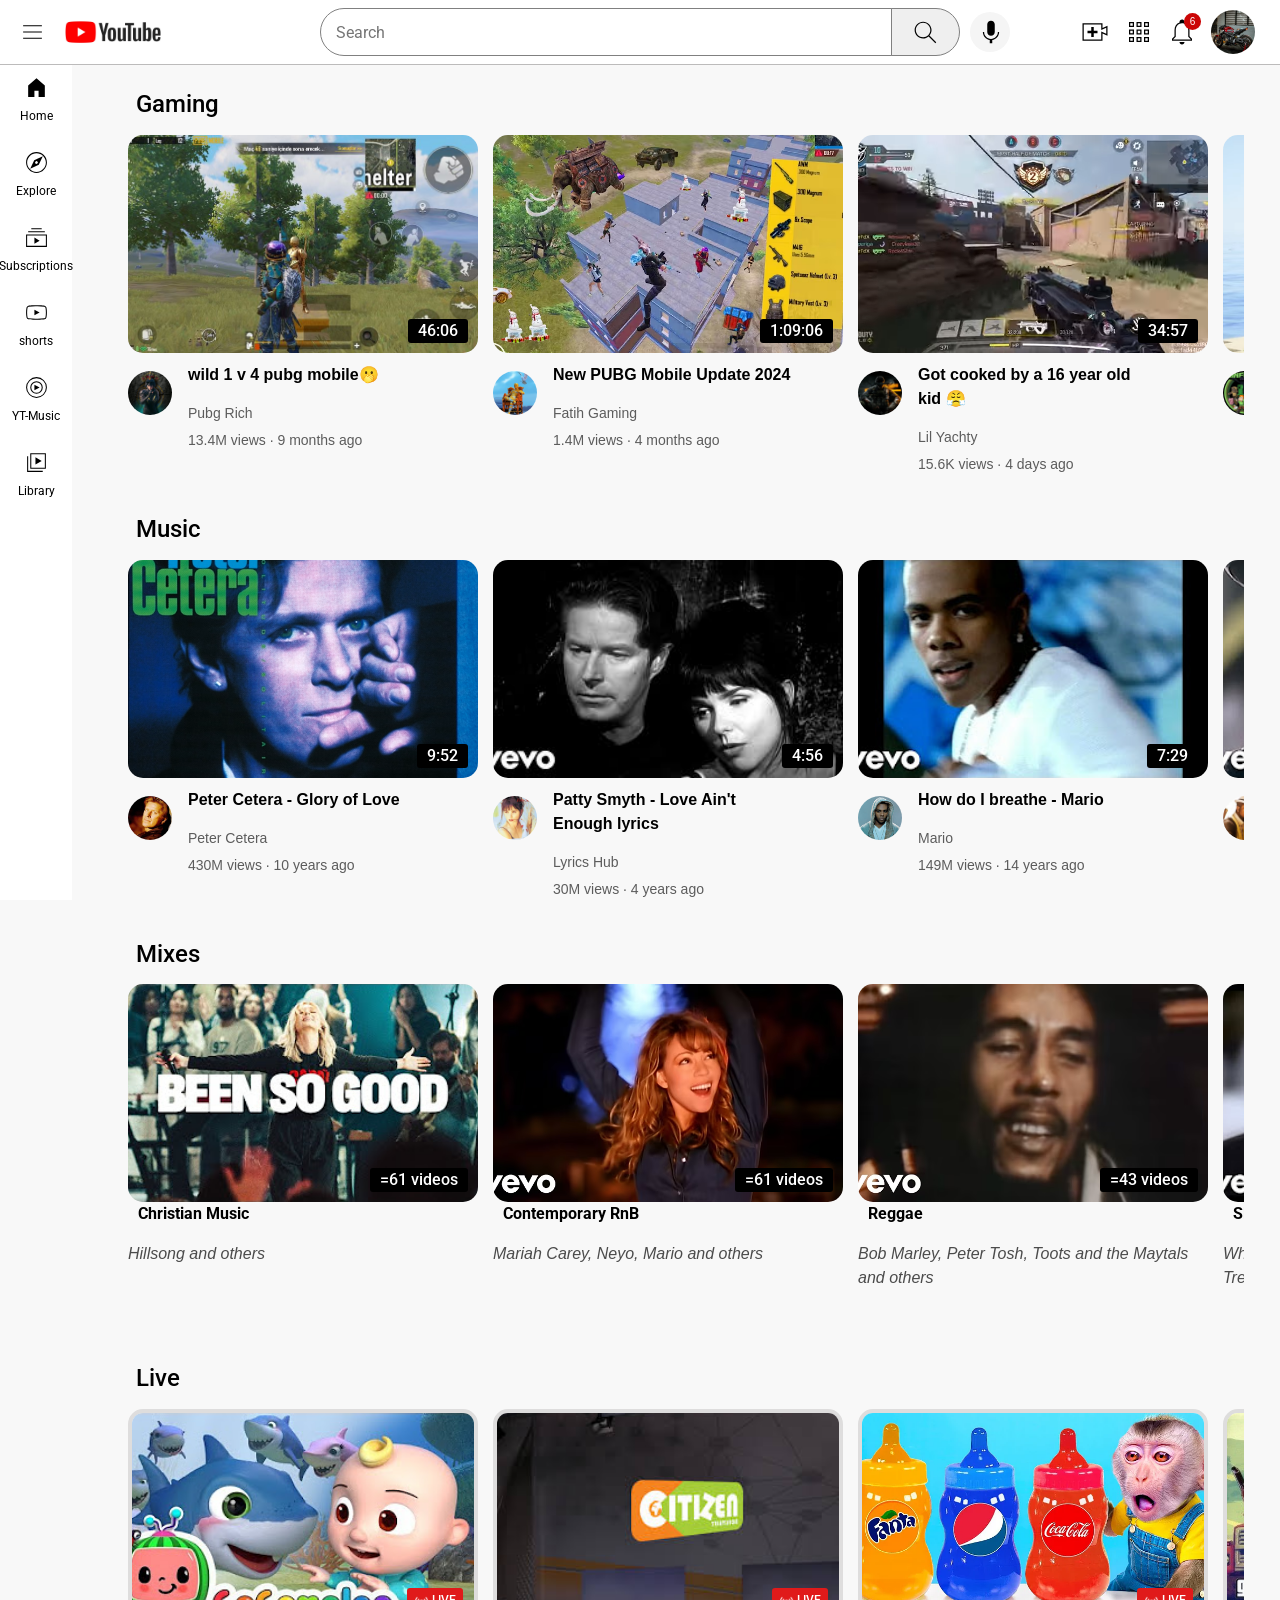
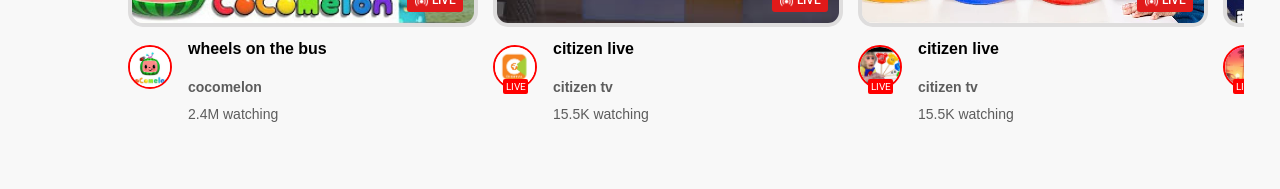
==== commit 23527200: "added the the suggesstions" ====
--- a/HTML/explore.html
+++ b/HTML/explore.html
@@ -12,7 +12,7 @@
         href="https://fonts.googleapis.com/css2?family=Roboto+Condensed:ital,wght@0,100..900;1,100..900&family=Roboto+Slab:wght@100..900&family=Roboto:ital,wght@0,100;0,300;0,400;0,500;0,700;0,900;1,100;1,300;1,400;1,500;1,700;1,900&display=swap"
         rel="stylesheet">
     <!-- <script src="/BOOTSTRAP/bootstrap-5.3.3-dist/js/bootstrap.js"></script> -->
-    <title>YOUTUBE CLONE</title>
+    <title>EXPLORE</title>
 </head>
 
 <body class="me-3 ms-2">
@@ -25,15 +25,26 @@
         </div>
 
         <div class="sectionB">
-            <input type="text" class="search-bar" placeholder="Search" />
-            <button class="search-btn">
-                <img class="search" src="/IMAGES/icons/search.svg" alt="">
-                <div class="tooltips">search</div>
-            </button>
-            <button class="voice-btn">
-                <img class="voice-search-icon" src="/IMAGES/icons/voice-search-icon.svg" alt="" />
-                <div class="tooltips">search with your voice</div>
-            </button>
+            <input type="text" class="search-bar" placeholder="Search">
+            <div class="suggestion-list">
+                <li class="suggestion-option">Weather today</li>
+                <li class="suggestion-option">Latest news</li>
+                <li class="suggestion-option">Pasta recipes</li>
+                <li class="suggestion-option">Top movies 2024</li>
+                <li class="suggestion-option">Latest smartphones</li>
+                <li class="suggestion-option">Top travel destinations</li>
+                <li class="suggestion-option">Exercise routines</li>
+                <li class="suggestion-option">Stock market updates</li>
+                <li class="suggestion-option">Best online deals</li>
+            </div>
+                <button class="search-btn">
+                    <img class="search" src="/IMAGES/icons/search.svg" alt="">
+                    <div class="tooltips">search</div>
+                </button>
+                <button class="voice-btn">
+                    <img class="voice-search-icon" src="/IMAGES/icons/voice-search-icon.svg" alt="" />
+                    <div class="tooltips">search with your voice</div>
+                </button>
         </div>
 
         <div class="sectionC">
--- a/CSS/youtube.css
+++ b/CSS/youtube.css
@@ -16,12 +16,45 @@
 }
 
 .search-bar {
+    flex: 1;
     height: 48px;
-    flex: 1;
     border-radius: 2px;
     border: 1px solid grey;
     border-radius: 2rem;
     padding-left: 15px;
+}
+
+.suggestion-list{
+    width: 590px;
+    margin-right: 10px;
+    top: 60px;
+    position: absolute;
+    list-style: none;
+    padding: 10px;
+    background-color: black;
+    color: white;
+    padding-bottom: 20px;
+    border-radius: 13px;
+    display: none;
+    justify-content: space-between;
+    align-content: space-evenly;
+    
+}
+.search-bar:focus+ .suggestion-list {
+    display: block;
+}
+
+
+.suggestion-option{
+    justify-content: center;
+    align-content: center;
+    height: 40px;
+}
+
+
+.suggestion-option:hover{
+    background-color: grey;
+    /* width: 100%; */
 }
 
 .video-title {
@@ -84,9 +117,11 @@
     margin-right: 10px;
 }
 .profile-pic img {
-    width: 100%;
+    width: 44px;
+    height: 44px;
     margin-top: 18px;
     border-radius: 50%;
+    object-fit: cover;
 }
 
 .side-link{
@@ -172,7 +207,7 @@
 .tooltips{
     position: absolute;
     padding: 9px 11px;
-    background-color: rgb(130, 130, 130);
+    background-color: rgb(255, 0, 0);
     border-radius: 3px;
     color: white;
     text-align: center;
@@ -296,7 +331,7 @@
 
 }
 
-@media (max-width: 57rem){
+@media (max-width: 1150px){
 
     .grid-container{
         grid-template-columns: 1fr 1fr;
@@ -304,7 +339,7 @@
     
 }
 
-@media (max-width: 37.5rem){
+@media (max-width: 700px){
     .grid-container{
         grid-template-columns: 1fr;
     }
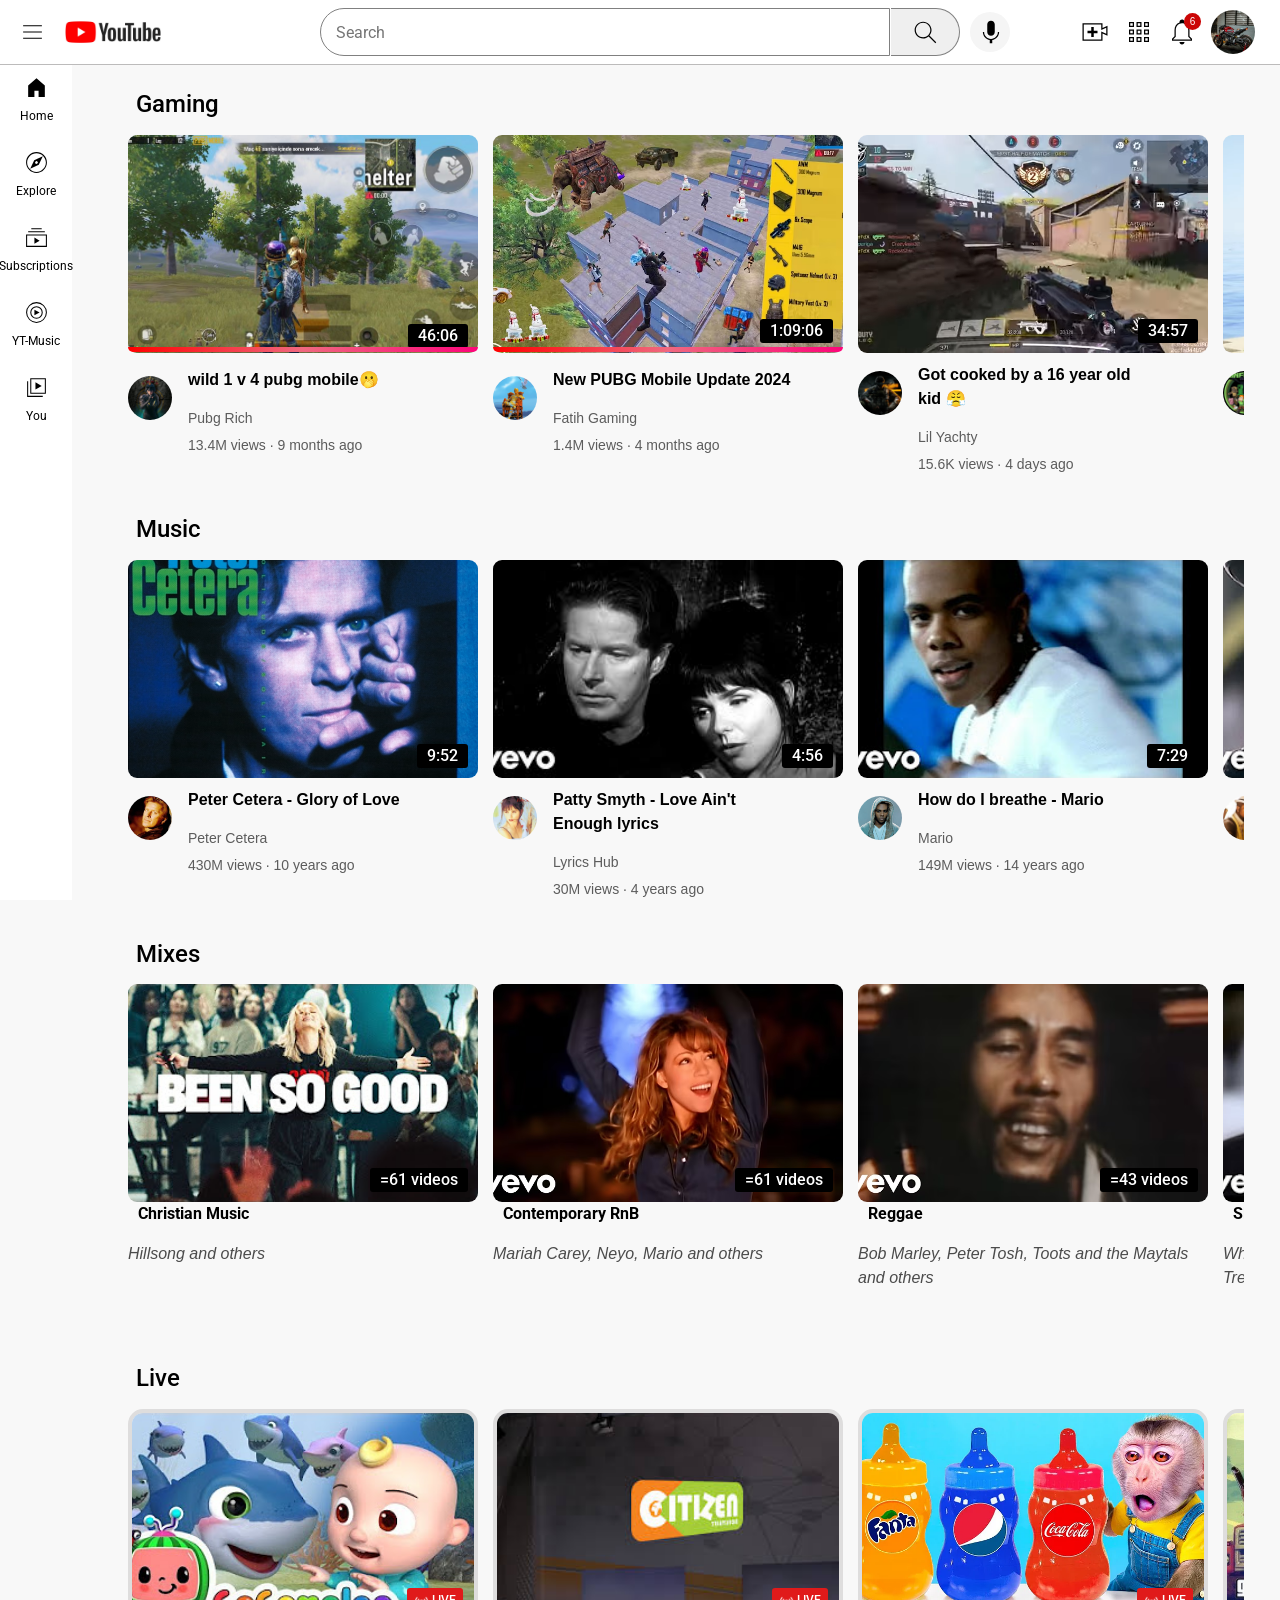
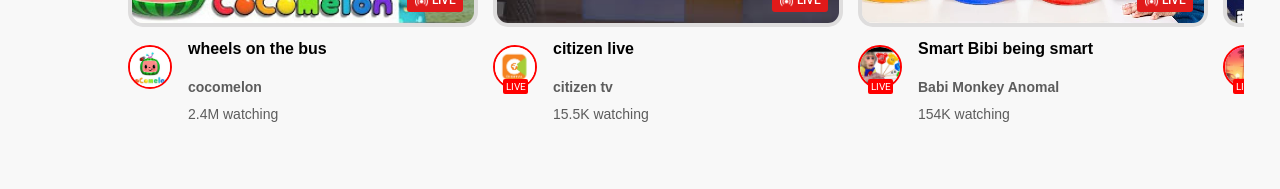
==== commit c0d1b3bf: "Started the Subscription page" ====
--- a/HTML/explore.html
+++ b/HTML/explore.html
@@ -4,9 +4,10 @@
 <head>
     <meta charset="UTF-8" />
     <meta name="viewport" content="width=device-width, initial-scale=1.0" />
-    <link rel="shortcut icon" href="/IMAGES/icons/youtube-logo-featured.avif" type="image/x-icon" />
+    <link rel="shortcut icon" href="/IMAGES/icons/images.png" type="image/x-icon" />
     <link rel="stylesheet" href="/BOOTSTRAP/bootstrap-5.3.3-dist/css/bootstrap.css" />
     <link rel="stylesheet" href="/CSS/youtube.css">
+    <link rel="stylesheet" href="/CSS/library.css">
     <link rel="stylesheet" href="/CSS/explore.css">
     <link
         href="https://fonts.googleapis.com/css2?family=Roboto+Condensed:ital,wght@0,100..900;1,100..900&family=Roboto+Slab:wght@100..900&family=Roboto:ital,wght@0,100;0,300;0,400;0,500;0,700;0,900;1,100;1,300;1,400;1,500;1,700;1,900&display=swap"
@@ -27,24 +28,48 @@
         <div class="sectionB">
             <input type="text" class="search-bar" placeholder="Search">
             <div class="suggestion-list">
-                <li class="suggestion-option">Weather today</li>
-                <li class="suggestion-option">Latest news</li>
-                <li class="suggestion-option">Pasta recipes</li>
-                <li class="suggestion-option">Top movies 2024</li>
-                <li class="suggestion-option">Latest smartphones</li>
-                <li class="suggestion-option">Top travel destinations</li>
-                <li class="suggestion-option">Exercise routines</li>
-                <li class="suggestion-option">Stock market updates</li>
-                <li class="suggestion-option">Best online deals</li>
-            </div>
-                <button class="search-btn">
-                    <img class="search" src="/IMAGES/icons/search.svg" alt="">
-                    <div class="tooltips">search</div>
-                </button>
-                <button class="voice-btn">
-                    <img class="voice-search-icon" src="/IMAGES/icons/voice-search-icon.svg" alt="" />
-                    <div class="tooltips">search with your voice</div>
-                </button>
+                <div class="suggestion-option">
+                    <img src="/IMAGES/icons/history.png" class="history-icon" alt="">
+                    <a href="#" class="suggestion-link">IST Education</a>
+                </div>
+                <div class="suggestion-option">
+                    <img src="/IMAGES/icons/history.png" class="history-icon" alt="">
+                    <a href="#" class="suggestion-link">Kasongo</a>
+                </div>
+                <div class="suggestion-option">
+                    <img src="/IMAGES/icons/history.png" class="history-icon" alt="">
+                    <a href="#" class="suggestion-link">3 Men Army</a>
+                </div>
+                <div class="suggestion-option">
+                    <img src="/IMAGES/icons/history.png" class="history-icon" alt="">
+                    <a href="#" class="suggestion-link">Keyshia Cole</a>
+                </div>
+                <div class="suggestion-option">
+                    <img src="/IMAGES/icons/history.png" class="history-icon" alt="">
+                    <a href="#" class="suggestion-link">Mariah Carey</a>
+                </div>
+                <div class="suggestion-option">
+                    <img src="/IMAGES/icons/history.png" class="history-icon" alt="">
+                    <a href="#" class="suggestion-link">Moses and the 10 Commandments</a>
+                </div>
+                <div class="suggestion-option">
+                    <img src="/IMAGES/icons/history.png" class="history-icon" alt="">
+                    <a href="#" class="suggestion-link">Obina Show</a>
+                </div>
+                <div class="suggestion-option">
+                    <img src="/IMAGES/icons/history.png" class="history-icon" alt="">
+                    <a href="#" class="suggestion-link">Most dangerous Elite Forces in the World</a>
+                </div>
+            </div>
+
+            <button class="search-btn">
+                <img class="search" src="/IMAGES/icons/search.svg" alt="">
+                <div class="tooltips">search</div>
+            </button>
+            <button class="voice-btn">
+                <img class="voice-search-icon" src="/IMAGES/icons/voice-search-icon.svg" alt="" />
+                <div class="tooltips">search with your voice</div>
+            </button>
         </div>
 
         <div class="sectionC">
@@ -89,10 +114,7 @@
             <div class="icon-text">Subscriptions</div>
         </div>
 
-        <div class="sidebar-icons">
-            <img class="originals" src="/IMAGES/icons/originals.svg" alt="" />
-            <div class="icon-text">shorts</div>
-        </div>
+        
 
         <a href="yt-music.html" class="side-link">
             <div class="sidebar-icons">
@@ -104,7 +126,7 @@
         <a href="library.html" class="side-link">
             <div class="sidebar-icons">
                 <img class="library" src="/IMAGES/icons/library.svg" alt="" />
-                <div class="icon-text">Library</div>
+                <div class="icon-text">You</div>
             </div>
         </a>
     </nav>
@@ -118,12 +140,12 @@
                     <div class="video-thumbnail">
                         <img class="thumbnails" src="/IMAGES/games/PUBG _winner winner chicken dinner.jpg" alt="" />
                         <div class="video-time">46:06</div>
+                        <div class="video-length"></div>
                     </div>
                     <div class="video-info-grid">
                         <div class="profile-pic">
                             <img src="/IMAGES/games/pubg rich.jpg" alt="" />
                         </div>
-
                         <div class="video-info">
                             <p class="video-title">
                                 wild 1 v 4 pubg mobile🫢
@@ -138,6 +160,7 @@
                         <img class="thumbnails" src="/IMAGES/games/fatih.avif" alt="" />
                         <div class="video-time">1:09:06</div>
                     </div>
+                    <div class="video-length "></div>
                     <div class="video-info-grid">
                         <div class="profile-pic">
                             <img src="/IMAGES/games/fatih dp.jpg" alt="" />
@@ -176,6 +199,7 @@
                         <img class="thumbnails" src="/IMAGES/games/minecraft.png" alt="" />
                         <div class="video-time">1:37:43</div>
                     </div>
+
                     <div class="video-info-grid">
                         <div class="profile-pic">
                             <img src="/IMAGES/games/minedp.jpg" alt="" />
@@ -494,10 +518,10 @@
 
                         <div class="video-info">
                             <p class="video-title">
-                                citizen live
-                            </p>
-                            <p class="video-author fw-bold">citizen tv</p>
-                            <p class="video-status">15.5K watching</p>
+                                Smart Bibi being smart
+                            </p>
+                            <p class="video-author fw-bold">Babi Monkey Anomal</p>
+                            <p class="video-status">154K watching</p>
                         </div>
                     </div>
                 </div>
@@ -520,7 +544,7 @@
                                 GTA V live
                             </p>
                             <p class="video-author fw-bold">Kenny Woods</p>
-                            <p class="video-status">15.5K watching</p>
+                            <p class="video-status">700K watching</p>
                         </div>
                     </div>
                 </div>
@@ -543,7 +567,7 @@
                                 Gachagua's Burial
                             </p>
                             <p class="video-author fw-bold">Kenny Woods</p>
-                            <p class="video-status">15.5K watching</p>
+                            <p class="video-status">1.5M watching</p>
                         </div>
                     </div>
                 </div>
--- a/CSS/youtube.css
+++ b/CSS/youtube.css
@@ -1,12 +1,12 @@
-.thumbnails{
+.thumbnails {
     width: 350px;
     height: 218px;
     object-fit: cover;
-    border-radius: 15px;
-    display: relative;
-}
-
-body{
+    border-radius: 9px;
+    position: relative;
+}
+
+body {
     font-family: Roboto, Arial;
     padding-top: 90px;
     padding-left: 100px;
@@ -22,38 +22,57 @@
     border: 1px solid grey;
     border-radius: 2rem;
     padding-left: 15px;
-}
-
-.suggestion-list{
-    width: 590px;
-    margin-right: 10px;
+    border-top-right-radius: 0;
+    border-bottom-right-radius: 0;
+    margin-right: 1px;
+
+}
+
+.history-icon{
+    height: 22px;
+    margin-left: 20px;
+}
+
+.search-bar:focus {
+    outline: 1px solid blue;
+    /* outline-width: 1px; */
+}
+
+.suggestion-list {
+    padding-top: 10px;
+    width: 560px;
     top: 60px;
+    z-index: 1000;
     position: absolute;
     list-style: none;
-    padding: 10px;
-    background-color: black;
-    color: white;
+    background-color: white;
     padding-bottom: 20px;
     border-radius: 13px;
     display: none;
-    justify-content: space-between;
-    align-content: space-evenly;
-    
-}
-.search-bar:focus+ .suggestion-list {
+    border: 1px solid lightgray;
+
+}
+
+.suggestion-link {
+    color: black;
+    text-decoration: none;
+    margin-left: 15px;
+}
+
+
+.search-bar:focus+.suggestion-list {
     display: block;
 }
 
 
-.suggestion-option{
-    justify-content: center;
+.suggestion-option {
     align-content: center;
     height: 40px;
 }
 
 
-.suggestion-option:hover{
-    background-color: grey;
+.suggestion-option:hover {
+    background-color: rgb(174, 174, 174);
     /* width: 100%; */
 }
 
@@ -63,7 +82,7 @@
     font-weight: 700;
     margin-top: 10px;
 
-} 
+}
 
 .video-author,
 .video-status {
@@ -78,13 +97,13 @@
     margin-top: 6px;
 }
 
-.video-thumbnail{
+.video-thumbnail {
     width: 350px;
     position: relative;
-    
-}
-
-.video-time{
+
+}
+
+.video-time {
     position: absolute;
     background-color: black;
     color: white;
@@ -104,18 +123,18 @@
 .profile-pic {
     width: 44px;
     height: 44px;
-    vertical-align: top;
-    margin-right: 15px;
-    
-}
-
-.theme-icon{
+    margin-right: 50px;
+    border-radius: 50%;
+}
+
+.theme-icon {
     width: 100%;
     transform: rotate(35deg);
     height: 50px;
     vertical-align: top;
     margin-right: 10px;
 }
+
 .profile-pic img {
     width: 44px;
     height: 44px;
@@ -124,16 +143,17 @@
     object-fit: cover;
 }
 
-.side-link{
+.side-link {
     text-decoration: none;
     color: initial;
 }
 
-.video-info{
+.video-info {
     display: inline-block;
     width: 240px;
     margin-left: 15px;
 }
+
 .grid-container {
     display: grid;
     grid-template-columns: 1fr 1fr 1fr;
@@ -142,7 +162,7 @@
 }
 
 
-.header{
+.header {
     height: 65px;
     display: flex;
     flex-direction: row;
@@ -156,27 +176,25 @@
     z-index: 1;
 }
 
-.sectionA{
+.sectionA {
     display: flex;
     width: 200px;
     align-items: center;
     vertical-align: top;
     margin-right: 70px;
-} 
-
-.sectionB{
+}
+
+.sectionB {
     margin-left: 50px;
     display: flex;
     flex-direction: row;
     flex: 1;
     align-items: center;
     margin-right: 70px;
-    
-
-}
-
-.sectionC{
-    width: 200px; 
+}
+
+.sectionC {
+    width: 200px;
     display: flex;
     flex-direction: row;
     align-items: center;
@@ -186,28 +204,30 @@
 
 }
 
-.hamburger-menu{
+.hamburger-menu {
     height: 25px;
-    margin-left:20px;
-}
-.youtube-logo{
+    margin-left: 20px;
+}
+
+.youtube-logo {
     height: 60px;
     margin-left: 20px;
 }
 
-.search-btn{
+.search-btn {
     height: 48px;
     width: 69px;
     border: 1px solid grey;
-    margin-left: -25px;
+    margin-left: 0px;
     border-radius: 0 2rem 2rem 0;
-
-}
-
-.tooltips{
+    border-left: none;
+
+}
+
+.tooltips {
     position: absolute;
     padding: 9px 11px;
-    background-color: rgb(255, 0, 0);
+    background-color: rgb(122, 122, 122);
     border-radius: 3px;
     color: white;
     text-align: center;
@@ -223,29 +243,30 @@
 .uploads:hover .tooltips,
 .apps:hover .tooltips,
 .theme:hover .tooltips,
-.notification-container:hover .tooltips{
+.notification-container:hover .tooltips {
     opacity: 1;
 }
 
-.theme-tooltip{
+.theme-tooltip {
     white-space: normal;
 }
-.search{
+
+.search {
     height: 29px;
-    
+
 }
 
 .search-btn,
-.voice-btn{
+.voice-btn {
     position: relative;
 }
 
-.voice-search-icon{
+.voice-search-icon {
     height: 30px;
-    
-}
-
-.voice-btn{
+
+}
+
+.voice-btn {
     height: 40px;
     width: 40px;
     border-width: 0;
@@ -254,39 +275,39 @@
     background-color: rgb(245, 245, 245);
 }
 
-.upload{
+.upload {
     height: 30px;
 
 }
 
-.yt-apps{
+.yt-apps {
     height: 30px;
 
 }
 
-.notifications{
+.notifications {
     height: 100%;
 
 }
 
-.notification-container{
+.notification-container {
     height: 30px;
     position: relative;
 }
 
-.notification-count{
+.notification-count {
     position: absolute;
     top: -4px;
     right: -4px;
     background-color: rgb(203, 6, 6);
     color: white;
     font-family: Arial, Helvetica, sans-serif;
-    padding: 1px 6px 1px  6px;
+    padding: 1px 6px 1px 6px;
     font-size: 10px;
     border-radius: 50%;
 }
 
-.profilepic{
+.profilepic {
     height: 44px;
     width: 44px;
     border-radius: 50%;
@@ -294,12 +315,17 @@
     object-position: top;
 }
 
-.home, .library, .youtube-music, .explore, .subscriptions, .originals{
+.home,
+.library,
+.youtube-music,
+.explore,
+.subscriptions,
+.originals {
     width: 35px;
     height: 25px;
 }
 
-.side-bar{
+.side-bar {
     display: flex;
     flex-direction: column;
     width: 72px;
@@ -311,7 +337,7 @@
     z-index: 1;
 }
 
-.sidebar-icons{
+.sidebar-icons {
     height: 70px;
     display: flex;
     flex-direction: column;
@@ -320,27 +346,27 @@
     margin-bottom: 5px;
 }
 
-.sidebar-icons:hover{
+.sidebar-icons:hover {
     background-color: rgb(237, 237, 237);
 
 }
 
-.icon-text{
+.icon-text {
     font-size: 12px;
     margin-top: 7px;
 
 }
 
-@media (max-width: 1150px){
-
-    .grid-container{
+@media (max-width: 1150px) {
+
+    .grid-container {
         grid-template-columns: 1fr 1fr;
     }
-    
-}
-
-@media (max-width: 700px){
-    .grid-container{
+
+}
+
+@media (max-width: 700px) {
+    .grid-container {
         grid-template-columns: 1fr;
     }
 }
--- a/CSS/library.css
+++ b/CSS/library.css
@@ -0,0 +1,10 @@
+.video-length {
+    height: 5px;
+    background-image: linear-gradient(to right, red, rgb(240, 104, 127), rgb(253, 5, 121));
+    position: relative;
+    bottom: 5.46px;
+    border-radius: inherit;
+    width: inherit;
+    width: 100%;
+    border-radius: 0 0 15px 15px;
+}
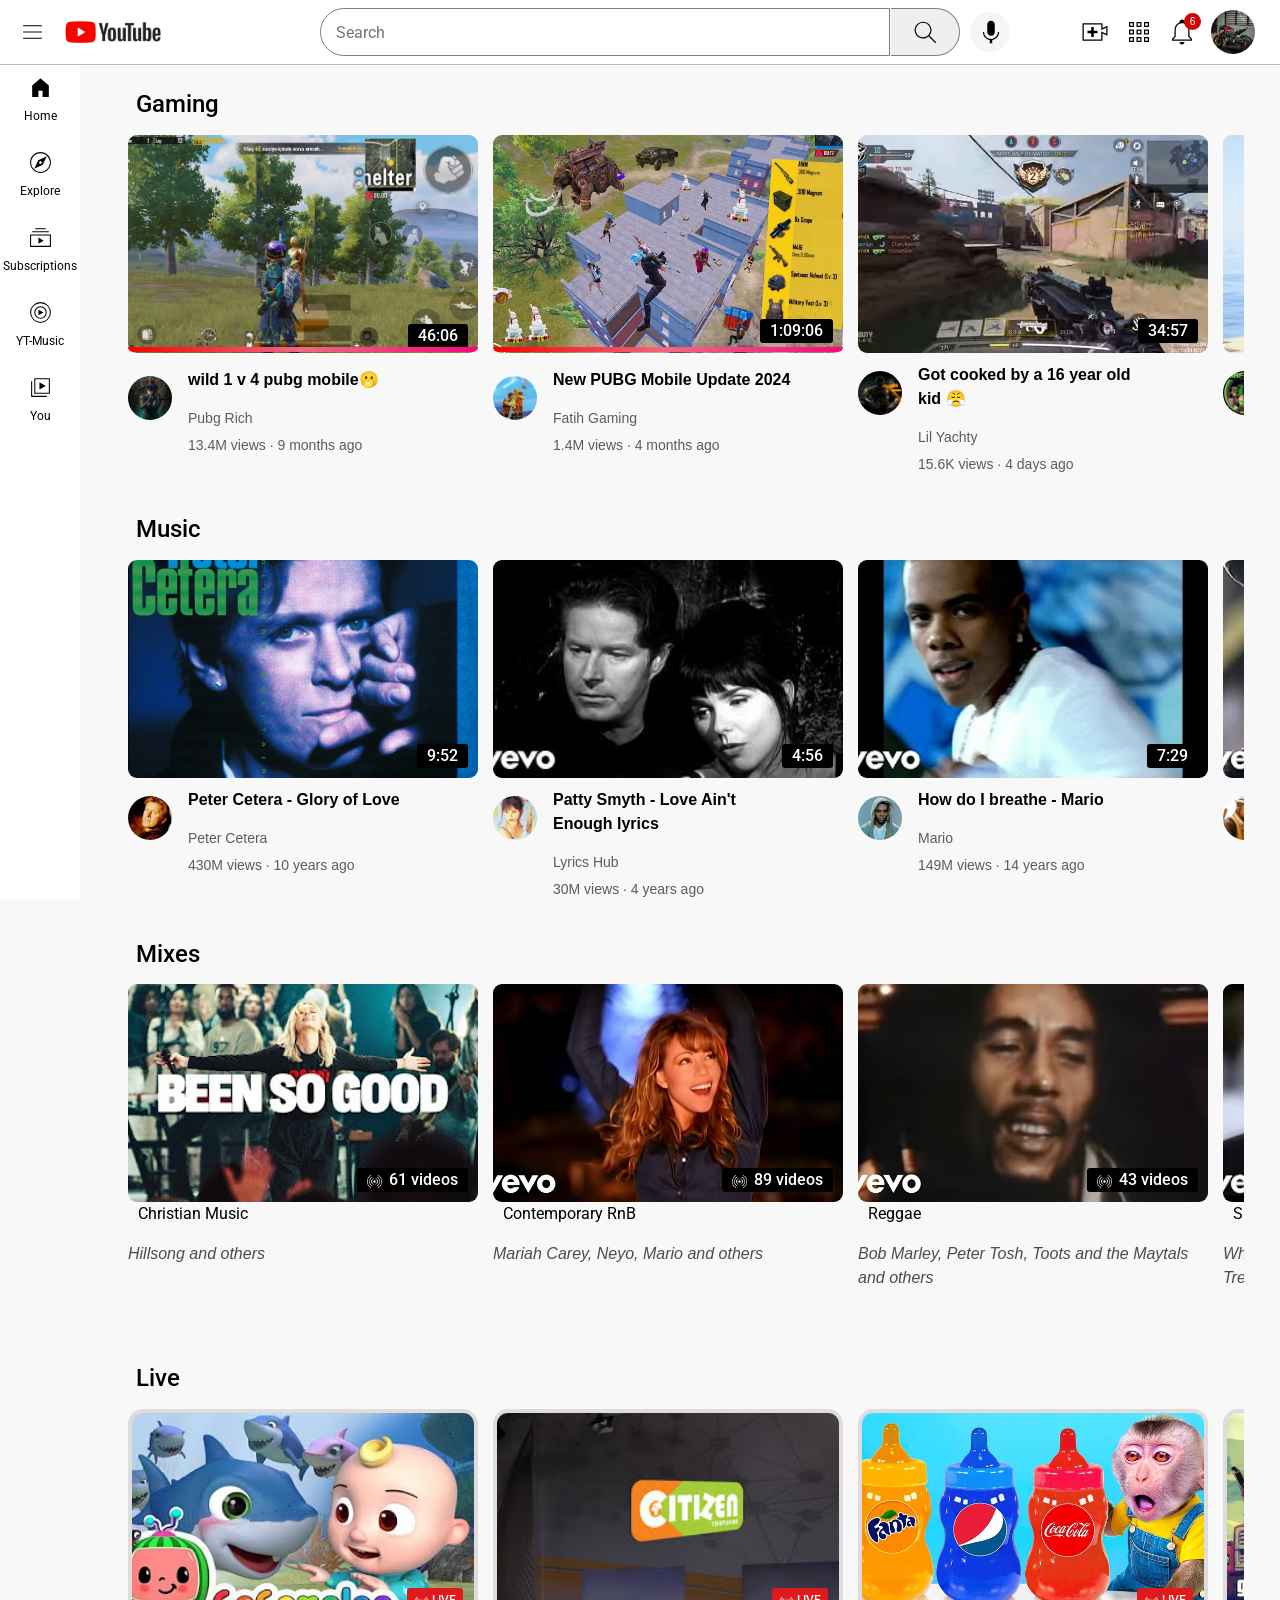
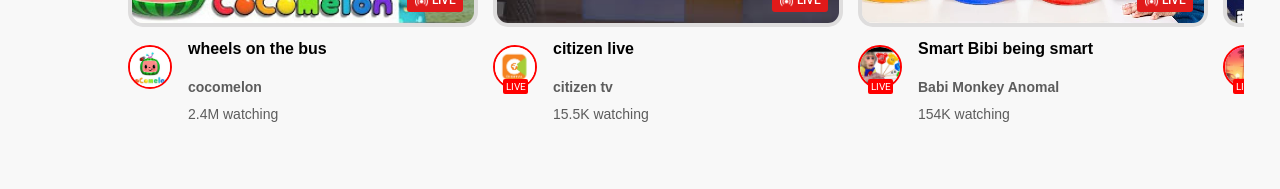
==== commit 611dea31: "updated the subscription page" ====
--- a/HTML/explore.html
+++ b/HTML/explore.html
@@ -4,7 +4,7 @@
 <head>
     <meta charset="UTF-8" />
     <meta name="viewport" content="width=device-width, initial-scale=1.0" />
-    <link rel="shortcut icon" href="/IMAGES/icons/images.png" type="image/x-icon" />
+    <link rel="shortcut icon" href="/IMAGES/icons/logo.ico" type="image/x-icon" />
     <link rel="stylesheet" href="/BOOTSTRAP/bootstrap-5.3.3-dist/css/bootstrap.css" />
     <link rel="stylesheet" href="/CSS/youtube.css">
     <link rel="stylesheet" href="/CSS/library.css">
@@ -109,12 +109,12 @@
         </a>
 
 
-        <div class="sidebar-icons">
-            <img class="subscriptions" src="/IMAGES/icons/subscriptions.svg" alt="" />
-            <div class="icon-text">Subscriptions</div>
-        </div>
-
-        
+        <a href="subscription.html" class="side-link">
+            <div class="sidebar-icons">
+                <img class="subscriptions" src="/IMAGES/icons/subscriptions.svg" alt="" />
+                <div class="icon-text">Subscriptions</div>
+            </div>
+        </a>
 
         <a href="yt-music.html" class="side-link">
             <div class="sidebar-icons">
@@ -379,11 +379,13 @@
                 <div class="video-preview">
                     <div class="video-thumbnail">
                         <img class="thumbnails" src="/IMAGES/music/sogood.jpg" alt="" />
-                        <div class="video-time">=61 videos</div>
+                        <div class="video-time">
+                            <img src="/IMAGES/mixes/mix.png" class="mix-icon" alt="">61 videos
+                        </div>
                     </div>
                     <div class="mix-info-grid">
                         <div class="mix-info">
-                            <p class="mix-title fw-bold">
+                            <p class="mix-title">
                                 Christian Music
                             </p>
                             <p class="mix-artist">Hillsong and others</p>
@@ -393,11 +395,12 @@
                 <div class="video-preview">
                     <div class="video-thumbnail">
                         <img class="thumbnails" src="/IMAGES/music/alwaysbemybaby.avif" alt="" />
-                        <div class="video-time">=61 videos</div>
+                        <div class="video-time">
+                            <img src="/IMAGES/mixes/mix.png" class="mix-icon" alt="">89 videos</div>
                     </div>
                     <div class="mix-info-grid">
                         <div class="mix-info">
-                            <p class="mix-title fw-bold">
+                            <p class="mix-title">
                                 Contemporary RnB
                             </p>
                             <p class="mix-artist">Mariah Carey, Neyo, Mario and others</p>
@@ -407,11 +410,12 @@
                 <div class="video-preview">
                     <div class="video-thumbnail">
                         <img class="thumbnails" src="/IMAGES/music/reggae.avif" alt="" />
-                        <div class="video-time">=43 videos</div>
+                        <div class="video-time">
+                            <img src="/IMAGES/mixes/mix.png" class="mix-icon" alt="">43 videos</div>
                     </div>
                     <div class="mix-info-grid">
                         <div class="mix-info">
-                            <p class="mix-title fw-bold">
+                            <p class="mix-title">
                                 Reggae
                             </p>
                             <p class="mix-artist">Bob Marley, Peter Tosh, Toots and the Maytals and others</p>
@@ -421,11 +425,12 @@
                 <div class="video-preview">
                     <div class="video-thumbnail">
                         <img class="thumbnails" src="/IMAGES/music/slowjams.jpg" alt="" />
-                        <div class="video-time">=143 videos</div>
+                        <div class="video-time"><img src="/IMAGES/mixes/mix.png" class="mix-icon" alt="">143 videos
+                        </div>
                     </div>
                     <div class="mix-info-grid">
                         <div class="mix-info">
-                            <p class="mix-title fw-bold">
+                            <p class="mix-title">
                                 Slow Jams
                             </p>
                             <p class="mix-artist">
@@ -437,11 +442,12 @@
                 <div class="video-preview">
                     <div class="video-thumbnail">
                         <img class="thumbnails" src="/IMAGES/mixes/mugithi.png" alt="" />
-                        <div class="video-time">=71 videos</div>
+                        <div class="video-time">
+                            <img src="/IMAGES/mixes/mix.png" class="mix-icon" alt="">71 videos</div>
                     </div>
                     <div class="mix-info-grid">
                         <div class="mix-info">
-                            <p class="mix-title fw-bold">
+                            <p class="mix-title">
                                 mugithi
                             </p>
                             <p class="mix-artist">
--- a/CSS/youtube.css
+++ b/CSS/youtube.css
@@ -113,6 +113,7 @@
     right: 10px;
     bottom: 10px;
     font-weight: 500;
+    font-size: 16px;
 }
 
 .video-info-grid {
@@ -328,10 +329,9 @@
 .side-bar {
     display: flex;
     flex-direction: column;
-    width: 72px;
+    width: 80px;
     position: fixed;
-    bottom: 0;
-    left: 0;
+    bottom: 0;    left: 0;
     top: 65px;
     background-color: rgb(255, 255, 255);
     z-index: 1;
@@ -369,4 +369,7 @@
     .grid-container {
         grid-template-columns: 1fr;
     }
+    .video-preview{
+        width: 80%;
+    }
 }
--- a/CSS/library.css
+++ b/CSS/library.css
@@ -7,4 +7,5 @@
     width: inherit;
     width: 100%;
     border-radius: 0 0 15px 15px;
+    
 }
--- a/CSS/explore.css
+++ b/CSS/explore.css
@@ -18,6 +18,12 @@
 
 .mix-title{
     margin-left: 10px;
+}
+
+.mix-icon{
+    height: 15px;
+    width: 15px;
+    margin-right: 7px;
 }
 
 .mix-artist{
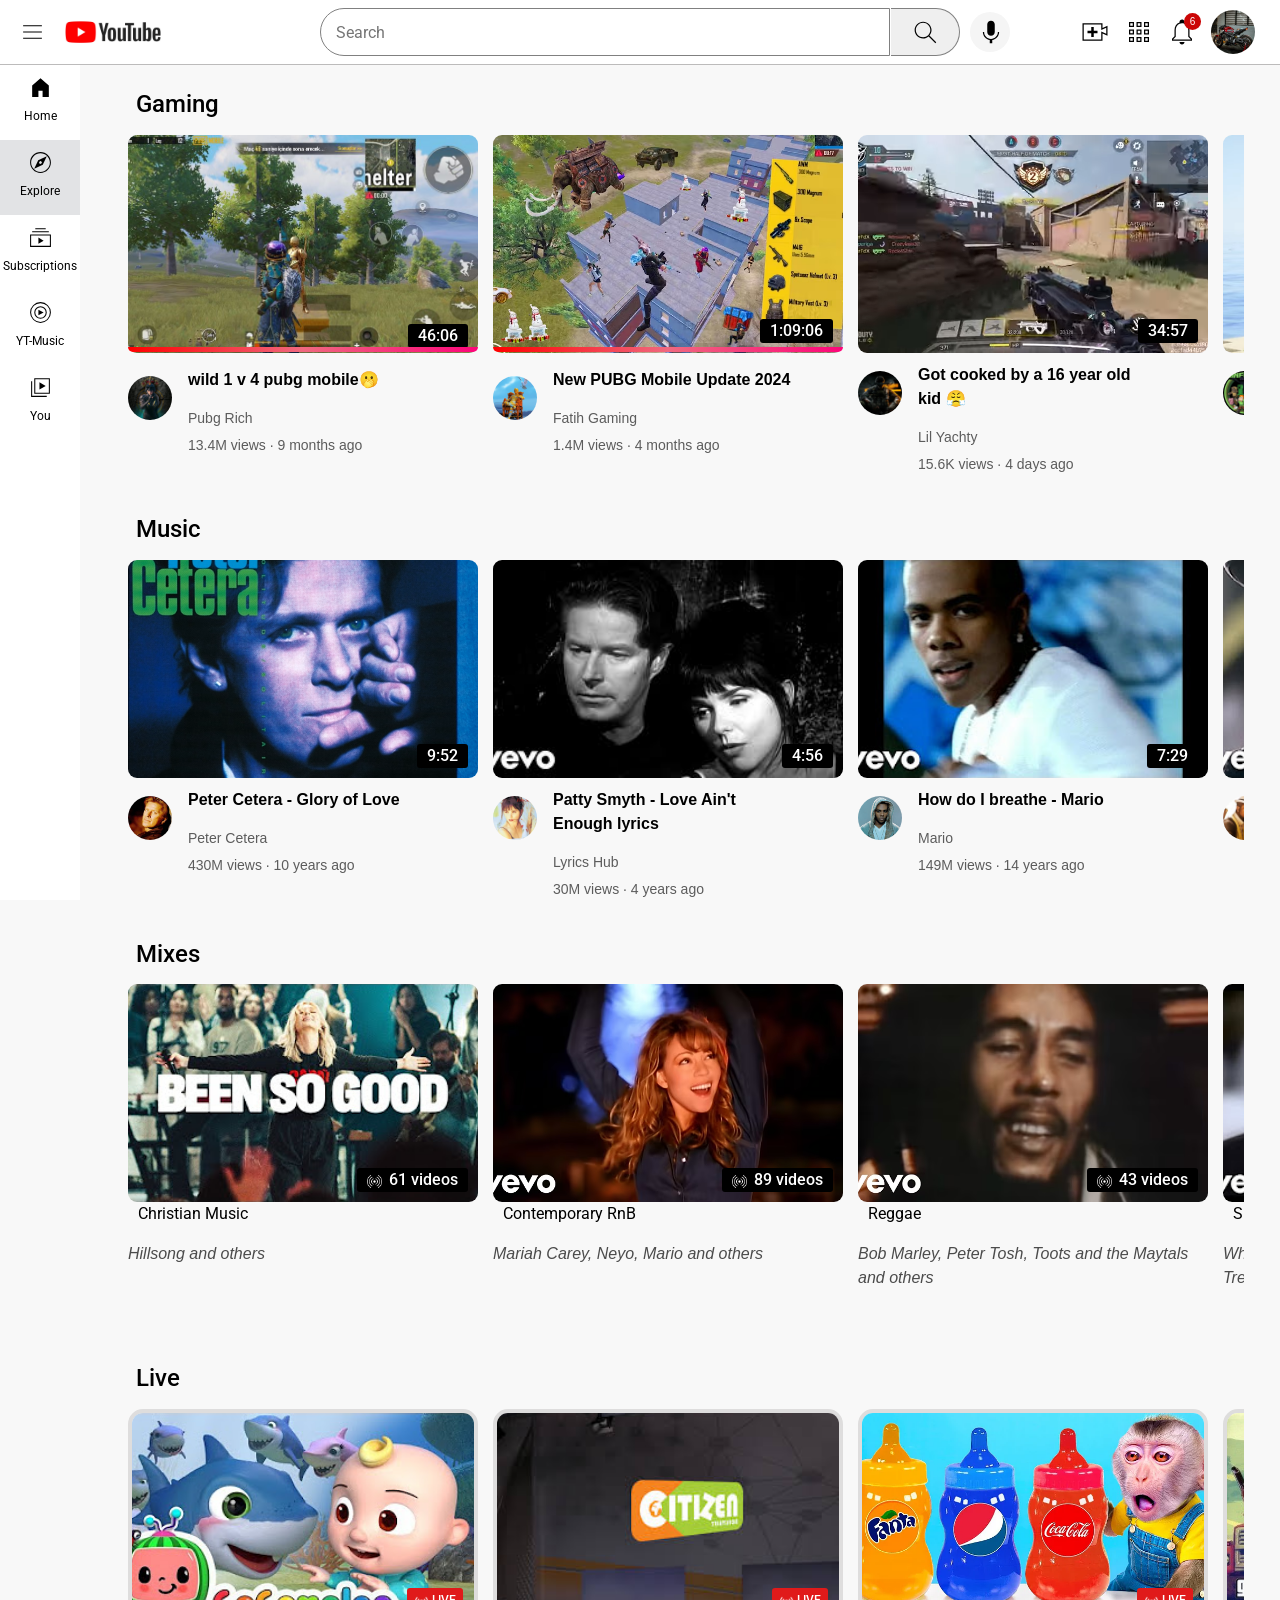
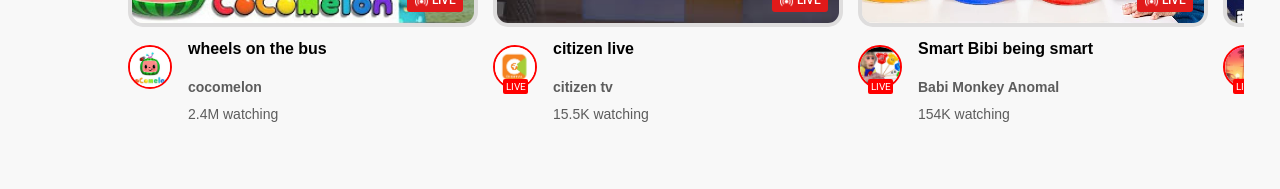
==== commit 28bfc03d: "Added the profile div when user clicks on the profile picture" ====
--- a/HTML/explore.html
+++ b/HTML/explore.html
@@ -4,7 +4,7 @@
 <head>
     <meta charset="UTF-8" />
     <meta name="viewport" content="width=device-width, initial-scale=1.0" />
-    <link rel="shortcut icon" href="/IMAGES/icons/logo.ico" type="image/x-icon" />
+    <link rel="shortcut icon" href="/IMAGES/icons/images.png" type="image/x-icon" />
     <link rel="stylesheet" href="/BOOTSTRAP/bootstrap-5.3.3-dist/css/bootstrap.css" />
     <link rel="stylesheet" href="/CSS/youtube.css">
     <link rel="stylesheet" href="/CSS/library.css">
@@ -91,6 +91,83 @@
             </div>
             <img class="profilepic" src="/IMAGES/Channel/56b1f63deb65a2d23d7a40810b85d8af - Copy.jpg" alt="" />
         </div>
+        <div class="profile-div hidden">
+            <div class="user-info">
+                <div class="prof-img">
+                    <img class="profilepics ms-4" src="/IMAGES/Channel/56b1f63deb65a2d23d7a40810b85d8af - Copy.jpg"
+                        alt="" />
+                </div>
+                <div class="profileName">
+                    <p class="profile-name">Iannoh</p>
+                    <p class="username">@Iannoh_G</p>
+                    <p class="text-primary">view your channel</p>
+                </div>
+            </div>
+            <div class="google-info">
+                <div class="google-acc mt-2">
+                    <img src="/IMAGES/icons/Black-google-logo.png" class="google-img" alt="">
+                    <p class="google-name">Google Account</p>
+                </div>
+                <div class="switch">
+                    <img src="/IMAGES/icons/switch-user-50.png" alt="" class="switch-user">
+                    <p class="switch-text">Switch Account</p>
+                </div>
+                <div class="sign-out">
+                    <img src="/IMAGES/icons/sign-out.png" class="sign">
+                    <p class="sign-out-text">Sign out</p>
+                </div>
+            </div>
+            <div class="youtube-studio-section">
+                <div class="youtube-std mt-2">
+                    <img src="/IMAGES/icons/youtube-studio-100.png" alt="" class="youtube-studio">
+                    <p class="studio-text">youtube studio</p>
+                </div>
+                <div class="purchase">
+                    <img src="/IMAGES/icons/dollar-100.png" alt="" class="dollar">
+                    <p class="purchase-text">Purchase membership</p>
+                </div>
+            </div>
+            <div class="user-data">
+                <div class="get-data mt-2">
+                    <img src="/IMAGES/icons/user-protection-96.png" class="user-protect" alt="">
+                    <p class="get-data-text">Your data in YouTube</p>
+                </div>
+                <div class="appearance">
+                    <img src="/IMAGES/icons/moon.png" alt="" class="moon">
+                    <p class="apperance-text">Appearance: Dark Theme</p>
+                </div>
+                <div class="language">
+                    <img src="/IMAGES/icons/language.svg" alt="" class="lang-icon">
+                    <p class="lang-text">Language: British English</p>
+                </div>
+                <div class="location-div">
+                    <img src="/IMAGES/icons/location.png" alt="" class="location">
+                    <p class="location-text">Location: Kenya</p>
+                </div>
+                <div class="restricted-div">
+                    <img src="/IMAGES/icons/restricted.png" alt="" class="restrict">
+                    <p class="restrict-text">Restricted Mode: off</p>
+                </div>
+                <div class="keyboard-div">
+                    <img src="/IMAGES/icons/keyboard.png" alt="" class="keyboard">
+                    <p class="keyboard-text">Keyboard shortcuts</p>
+                </div>
+            </div>
+            <div class="settings mt-3">
+                <img src="/IMAGES/icons/settings.png" alt="" class="settings-img">
+                <p class="settings-text">Settings</p>
+            </div>
+            <div class="customer-care">
+                <div class="help mt-2">
+                    <img src="/IMAGES/icons/help.png" alt="" class="help-img">
+                    <p class="help-text">Help</p>
+                </div>
+                <div class="faq-div">
+                    <img src="/IMAGES/icons/faq.png" alt="" class="faq">
+                    <p class="faq-text">Send Feedback</p>
+                </div>
+            </div>
+        </div>
     </header>
 
     <nav class="side-bar">
@@ -101,7 +178,7 @@
             </div>
         </a>
 
-        <a href="explore.html" class="side-link">
+        <a href="explore.html" class="side-link bg-secondary-subtle">
             <div class="sidebar-icons">
                 <img class="explore" src="/IMAGES/icons/explore.svg" alt="" />
                 <div class="icon-text">Explore</div>
@@ -396,7 +473,8 @@
                     <div class="video-thumbnail">
                         <img class="thumbnails" src="/IMAGES/music/alwaysbemybaby.avif" alt="" />
                         <div class="video-time">
-                            <img src="/IMAGES/mixes/mix.png" class="mix-icon" alt="">89 videos</div>
+                            <img src="/IMAGES/mixes/mix.png" class="mix-icon" alt="">89 videos
+                        </div>
                     </div>
                     <div class="mix-info-grid">
                         <div class="mix-info">
@@ -411,7 +489,8 @@
                     <div class="video-thumbnail">
                         <img class="thumbnails" src="/IMAGES/music/reggae.avif" alt="" />
                         <div class="video-time">
-                            <img src="/IMAGES/mixes/mix.png" class="mix-icon" alt="">43 videos</div>
+                            <img src="/IMAGES/mixes/mix.png" class="mix-icon" alt="">43 videos
+                        </div>
                     </div>
                     <div class="mix-info-grid">
                         <div class="mix-info">
@@ -443,7 +522,8 @@
                     <div class="video-thumbnail">
                         <img class="thumbnails" src="/IMAGES/mixes/mugithi.png" alt="" />
                         <div class="video-time">
-                            <img src="/IMAGES/mixes/mix.png" class="mix-icon" alt="">71 videos</div>
+                            <img src="/IMAGES/mixes/mix.png" class="mix-icon" alt="">71 videos
+                        </div>
                     </div>
                     <div class="mix-info-grid">
                         <div class="mix-info">
@@ -580,6 +660,7 @@
             </div>
         </div>
     </main>
+    <script src="/js/script.js"></script>
 </body>
 
 </html>
--- a/CSS/youtube.css
+++ b/CSS/youtube.css
@@ -296,6 +296,114 @@
     position: relative;
 }
 
+.hidden{
+    display: none;
+}
+
+.profile-div{
+    height: 94vh;
+    position: absolute;
+    right: 6%;
+    top: 14px;
+    background-color: white;
+    width: 270px;
+    /* box-shadow: 0 0 10px rgba(0, 0, 0, 0.2); */
+    overflow: auto;
+    border-radius: 20px;
+}
+.profilepics {
+    height: 35px;
+    margin: 20px 15px;
+    top: 20px;
+    width: 35px;
+    border-radius: 50%;
+    object-fit: cover;
+    object-position: top;
+}
+
+.user-info{
+    display: flex;
+    border-bottom: 1px solid rgb(196, 196, 196);
+}
+
+.profileName{
+    vertical-align: top;
+    margin-top: 15px;
+}
+
+.username{
+    margin-top: -17px;
+}
+
+.google-info, 
+.youtube-studio-section,
+.user-data,
+.settings{
+    border-bottom: 1px solid rgb(196, 196, 196);
+}
+
+.google-name, 
+.sign-out-text, .switch-text, 
+.studio-text, 
+.purchase-text, 
+.get-data-text,
+.apperance-text,
+.lang-text,
+.location-text,
+.keyboard-text,
+.restrict-text,
+.settings-text,
+.help-text,
+.faq-text{
+    font-weight: bold;
+    color: rgb(104, 103, 103);
+}
+
+.google-acc, 
+.sign-out, 
+.switch, 
+.youtube-std, 
+.purchase, 
+.get-data, 
+.appearance,
+.language,
+.location-div,
+.keyboard-div,
+.restricted-div,
+.settings,
+.help,
+.faq-div{
+    display: flex;
+}
+
+.google-img, 
+.sign, 
+.youtube-studio, 
+.switch-user, 
+.dollar, 
+.user-protect,
+.moon,
+.lang-icon,
+.location,
+.keyboard,
+.restrict,
+.settings-img,
+.help-img,
+.faq{
+    width: 23px;
+    height: 23px;
+    margin-left: 10px;
+    margin-right: 15px;
+}
+
+
+
+/* .youtube-studio, .switch-user{
+    height: 30px;
+    width: 30px;
+
+} */
+
 .notification-count {
     position: absolute;
     top: -4px;
@@ -310,11 +418,13 @@
 
 .profilepic {
     height: 44px;
+    top: 20px;
     width: 44px;
     border-radius: 50%;
     object-fit: cover;
     object-position: top;
 }
+
 
 .home,
 .library,
@@ -369,7 +479,4 @@
     .grid-container {
         grid-template-columns: 1fr;
     }
-    .video-preview{
-        width: 80%;
-    }
 }
